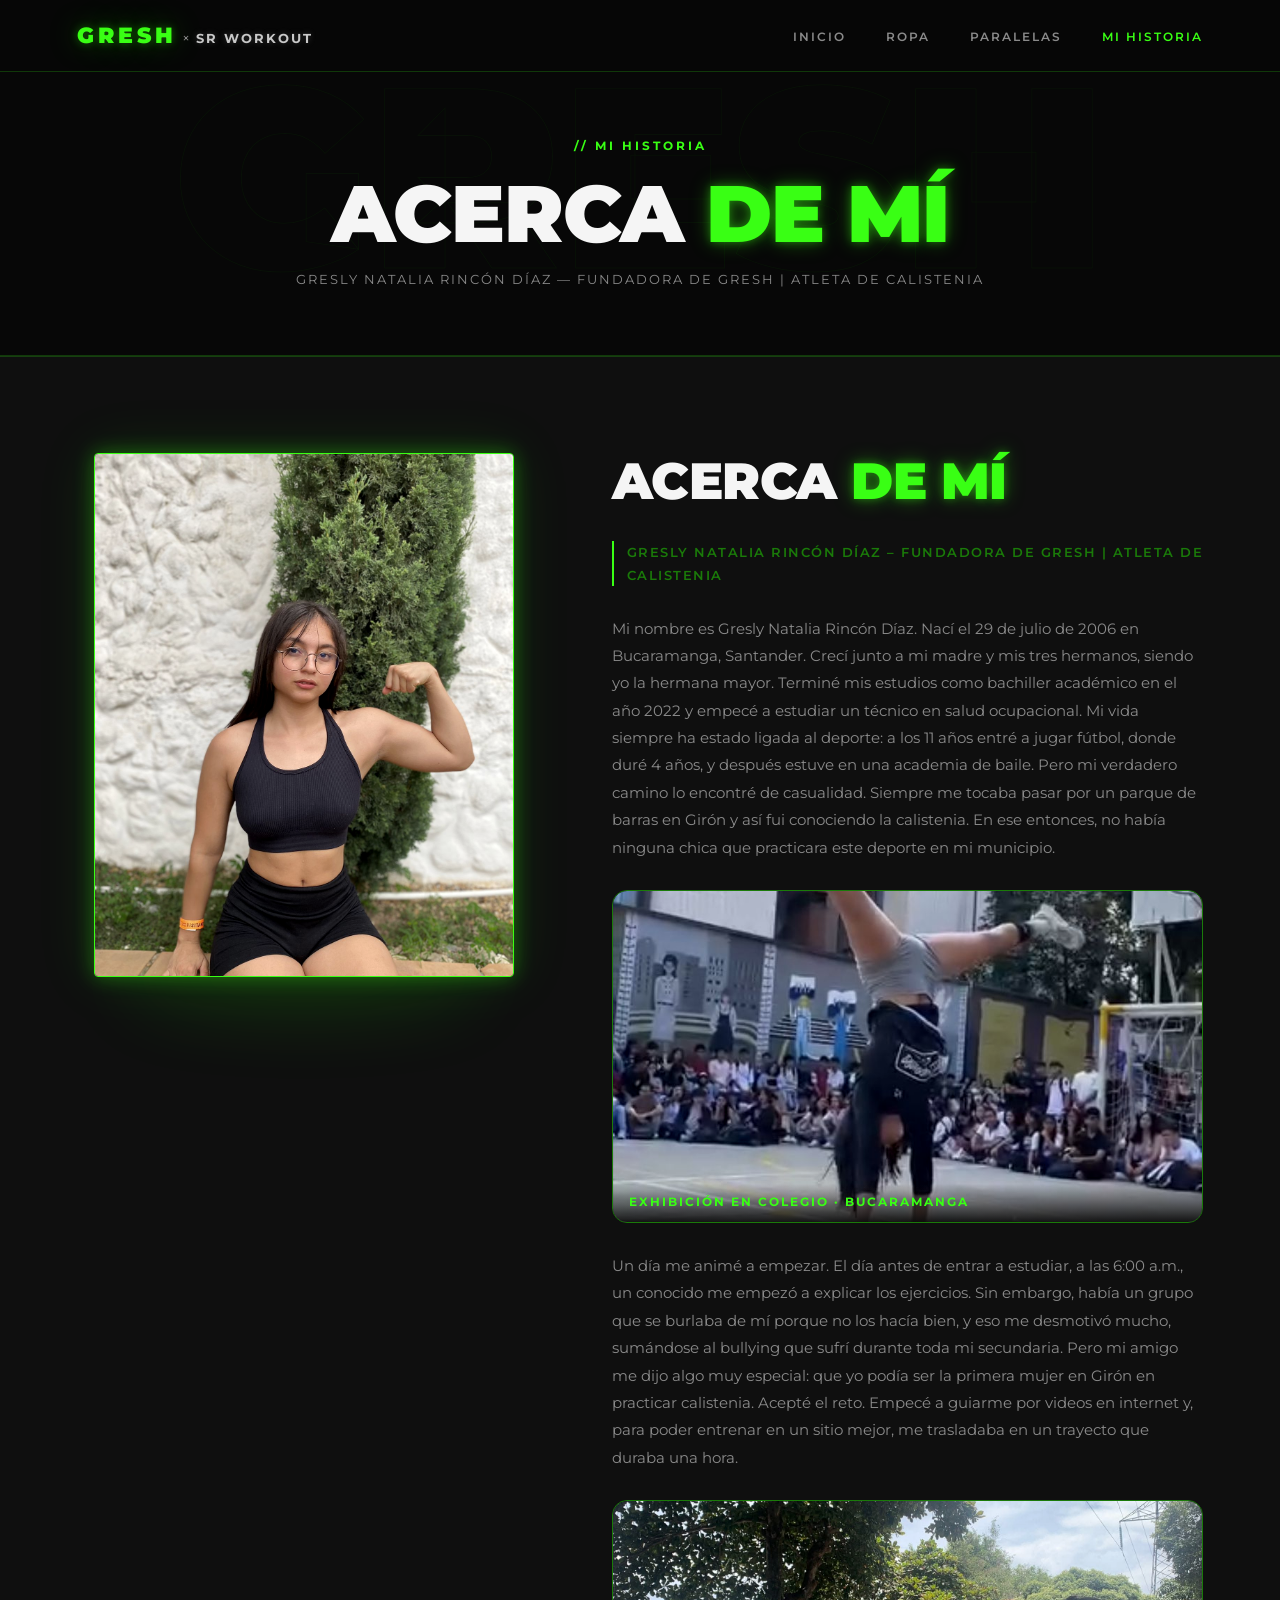
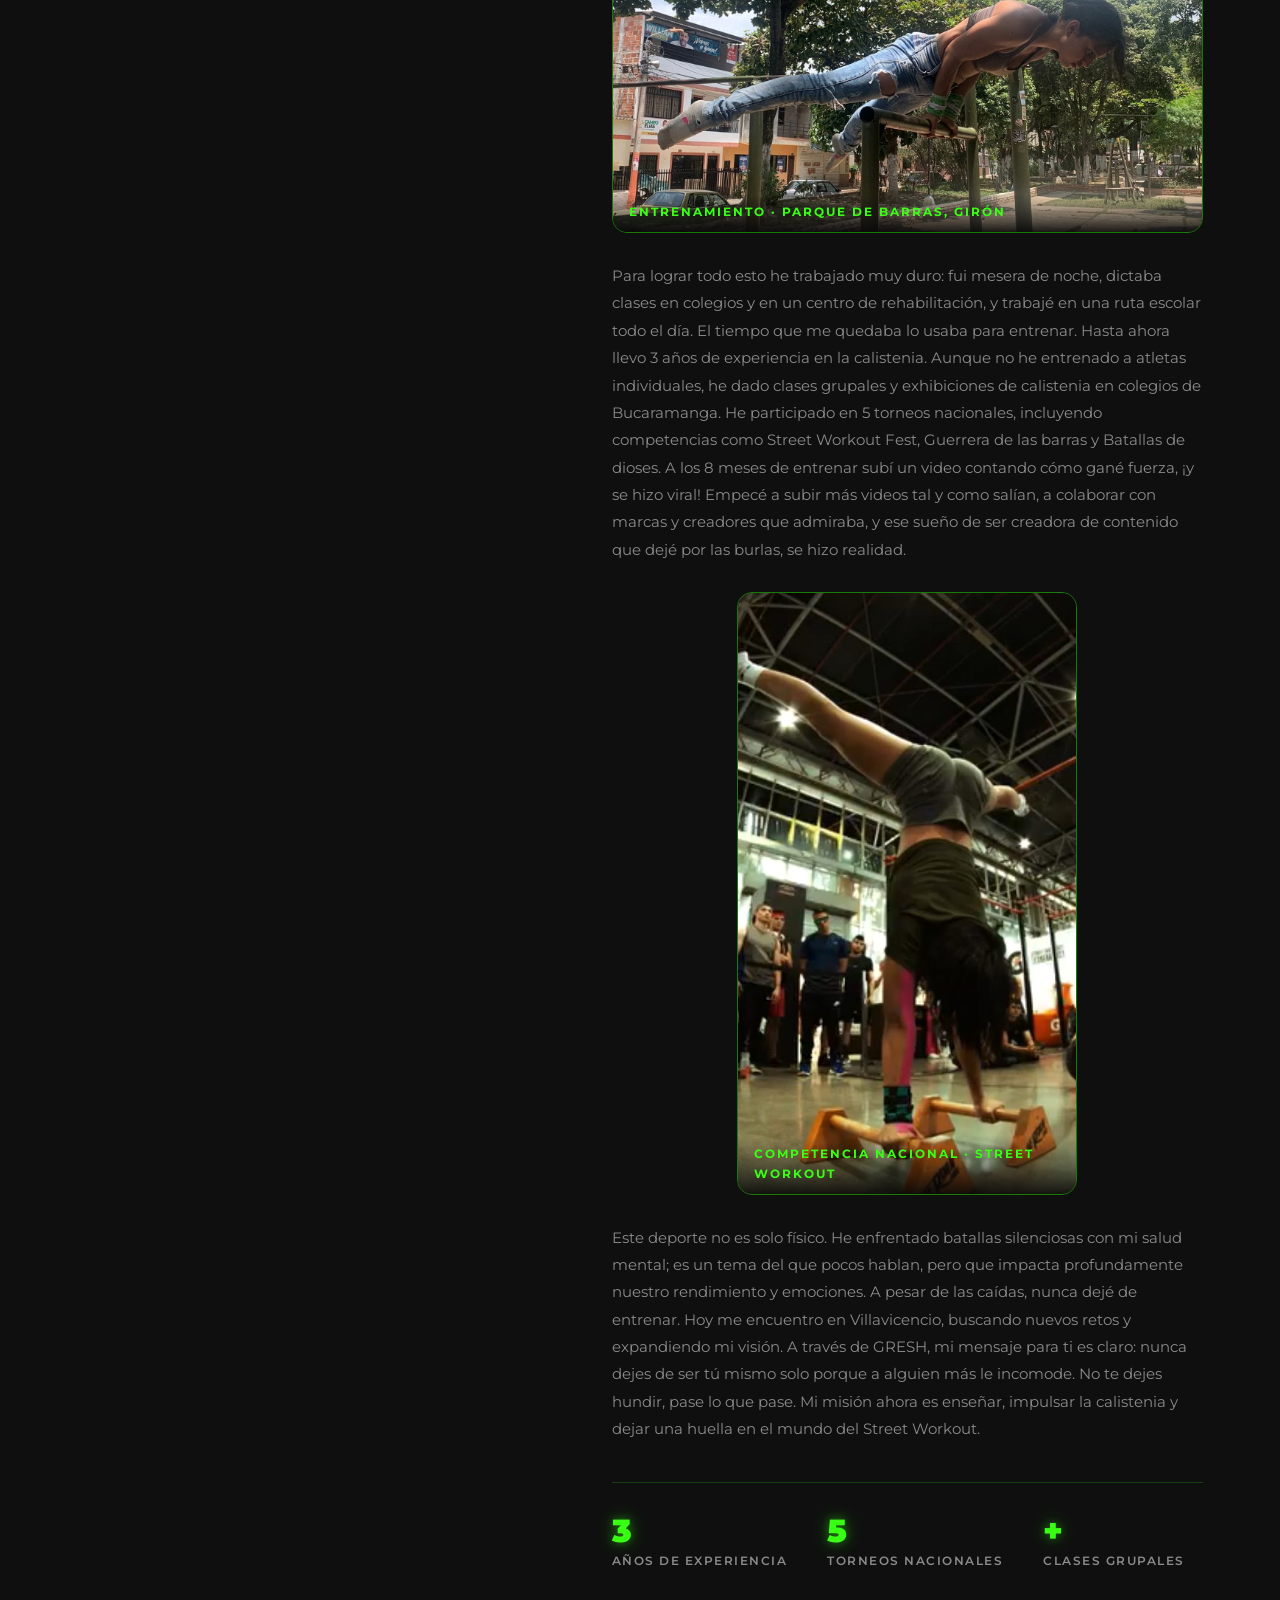
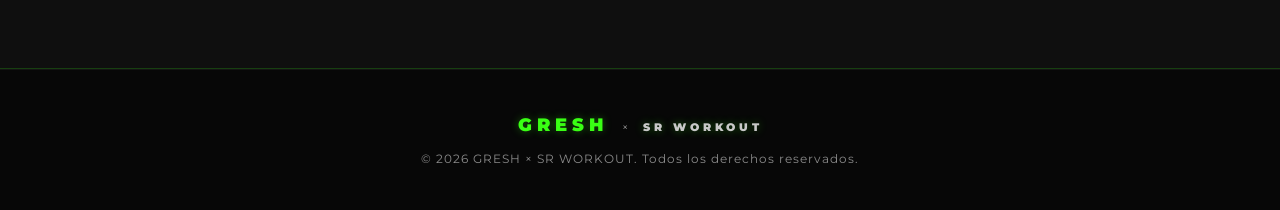
==== historia.html @ d7ccdda7 "feat: Transformación a E-commerce multipágina con GRESH y SR WORKOUT Co-Authored-By: Claude Sonnet 4" ====
<!DOCTYPE html>
<html lang="es">
<head>
  <meta charset="UTF-8" />
  <meta name="viewport" content="width=device-width, initial-scale=1.0" />
  <title>Mi Historia | Gresly Natalia Rinc&oacute;n D&iacute;az &ndash; GRESH</title>
  <link rel="preconnect" href="https://fonts.googleapis.com" />
  <link rel="preconnect" href="https://fonts.gstatic.com" crossorigin />
  <link href="https://fonts.googleapis.com/css2?family=Montserrat:wght@300;400;600;700;900&display=swap" rel="stylesheet" />
  <link rel="stylesheet" href="style.css" />
  <script>
    window.va = window.va || function () { (window.vaq = window.vaq || []).push(arguments); };
  </script>
  <script defer src="/_vercel/insights/script.js"></script>
</head>
<body>

  <!-- NAVBAR -->
  <nav class="navbar">
    <a href="index.html" class="logo">
      GRESH<span class="logo-sep">&times;</span><span class="logo-sub">SR WORKOUT</span>
    </a>
    <button class="nav-toggle" aria-label="Abrir menú">&#9776;</button>
    <ul class="nav-links">
      <li><a href="index.html">Inicio</a></li>
      <li><a href="ropa.html">Ropa</a></li>
      <li><a href="paralelas.html">Paralelas</a></li>
      <li><a href="historia.html" class="active">Mi Historia</a></li>
    </ul>
  </nav>

  <!-- PAGE HEADER -->
  <header class="page-header">
    <div class="page-header-bg" aria-hidden="true">GRESH</div>
    <span class="section-label">// Mi historia</span>
    <h1 class="page-header-title">Acerca <span class="accent">de m&iacute;</span></h1>
    <p class="page-header-sub">Gresly Natalia Rinc&oacute;n D&iacute;az &mdash; Fundadora de GRESH | Atleta de Calistenia</p>
  </header>

  <!-- ACERCA DE MÍ -->
  <section class="about" id="about">
    <div class="about-container">

      <div class="about-image-wrapper anim anim-d1">
        <div class="about-image-frame">
          <img
            src="foto-perfil.jpg"
            alt="Gresly Natalia Rincón Díaz – Fundadora de GRESH"
            class="about-image"
          />
        </div>
        <div class="about-image-glow" aria-hidden="true"></div>
      </div>

      <div class="about-text">
        <h2 class="about-title anim anim-d2">Acerca <span class="accent">de m&iacute;</span></h2>
        <p class="about-subtitle anim anim-d3">Gresly Natalia Rinc&oacute;n D&iacute;az &ndash; Fundadora de GRESH | Atleta de Calistenia</p>

        <!-- PÁRRAFO 1 -->
        <p class="about-bio anim anim-d3">
          Mi nombre es Gresly Natalia Rinc&oacute;n D&iacute;az. Nac&iacute; el 29 de julio de 2006 en Bucaramanga, Santander. Crec&iacute; junto a mi madre y mis tres hermanos, siendo yo la hermana mayor. Termin&eacute; mis estudios como bachiller acad&eacute;mico en el a&ntilde;o 2022 y empec&eacute; a estudiar un t&eacute;cnico en salud ocupacional. Mi vida siempre ha estado ligada al deporte: a los 11 a&ntilde;os entr&eacute; a jugar f&uacute;tbol, donde dur&eacute; 4 a&ntilde;os, y despu&eacute;s estuve en una academia de baile. Pero mi verdadero camino lo encontr&eacute; de casualidad. Siempre me tocaba pasar por un parque de barras en Gir&oacute;n y as&iacute; fui conociendo la calistenia. En ese entonces, no hab&iacute;a ninguna chica que practicara este deporte en mi municipio.
        </p>

        <!-- FOTO 1 — Exhibición en colegio -->
        <div class="bio-img-block anim anim-d4">
          <img src="entrenamiento1.jpg" alt="Gresly – Exhibición de calistenia en colegio de Bucaramanga" class="bio-img bio-img--landscape" />
          <span class="img-caption">Exhibici&oacute;n en colegio &middot; Bucaramanga</span>
        </div>

        <!-- PÁRRAFO 2 -->
        <p class="about-bio anim anim-d5">
          Un d&iacute;a me anim&eacute; a empezar. El d&iacute;a antes de entrar a estudiar, a las 6:00 a.m., un conocido me empez&oacute; a explicar los ejercicios. Sin embargo, hab&iacute;a un grupo que se burlaba de m&iacute; porque no los hac&iacute;a bien, y eso me desmotiv&oacute; mucho, sum&aacute;ndose al bullying que sufr&iacute; durante toda mi secundaria. Pero mi amigo me dijo algo muy especial: que yo pod&iacute;a ser la primera mujer en Gir&oacute;n en practicar calistenia. Acept&eacute; el reto. Empec&eacute; a guiarme por videos en internet y, para poder entrenar en un sitio mejor, me trasladaba en un trayecto que duraba una hora.
        </p>

        <!-- FOTO 2 — Entrenamiento en parque -->
        <div class="bio-img-block anim anim-d6">
          <img src="entrenamiento2.jpg" alt="Gresly – Entrenamiento en parque de barras, Girón" class="bio-img bio-img--landscape" />
          <span class="img-caption">Entrenamiento &middot; Parque de barras, Gir&oacute;n</span>
        </div>

        <!-- PÁRRAFO 3 -->
        <p class="about-bio anim anim-d7">
          Para lograr todo esto he trabajado muy duro: fui mesera de noche, dictaba clases en colegios y en un centro de rehabilitaci&oacute;n, y trabaj&eacute; en una ruta escolar todo el d&iacute;a. El tiempo que me quedaba lo usaba para entrenar. Hasta ahora llevo 3 a&ntilde;os de experiencia en la calistenia. Aunque no he entrenado a atletas individuales, he dado clases grupales y exhibiciones de calistenia en colegios de Bucaramanga. He participado en 5 torneos nacionales, incluyendo competencias como Street Workout Fest, Guerrera de las barras y Batallas de dioses. A los 8 meses de entrenar sub&iacute; un video contando c&oacute;mo gan&eacute; fuerza, &iexcl;y se hizo viral! Empec&eacute; a subir m&aacute;s videos tal y como sal&iacute;an, a colaborar con marcas y creadores que admiraba, y ese sue&ntilde;o de ser creadora de contenido que dej&eacute; por las burlas, se hizo realidad.
        </p>

        <!-- FOTO 3 — Competencia nacional -->
        <div class="bio-img-block bio-img-block--portrait anim anim-d8">
          <img src="competencia.jpg" alt="Gresly – Competencia nacional de Street Workout" class="bio-img bio-img--portrait" />
          <span class="img-caption">Competencia nacional &middot; Street Workout</span>
        </div>

        <!-- PÁRRAFO 4 -->
        <p class="about-bio anim anim-d9">
          Este deporte no es solo f&iacute;sico. He enfrentado batallas silenciosas con mi salud mental; es un tema del que pocos hablan, pero que impacta profundamente nuestro rendimiento y emociones. A pesar de las ca&iacute;das, nunca dej&eacute; de entrenar. Hoy me encuentro en Villavicencio, buscando nuevos retos y expandiendo mi visi&oacute;n. A trav&eacute;s de GRESH, mi mensaje para ti es claro: nunca dejes de ser t&uacute; mismo solo porque a alguien m&aacute;s le incomode. No te dejes hundir, pase lo que pase. Mi misi&oacute;n ahora es ense&ntilde;ar, impulsar la calistenia y dejar una huella en el mundo del Street Workout.
        </p>

        <div class="about-stats">
          <div class="stat">
            <span class="stat-number accent">3</span>
            <span class="stat-label">A&ntilde;os de experiencia</span>
          </div>
          <div class="stat">
            <span class="stat-number accent">5</span>
            <span class="stat-label">Torneos nacionales</span>
          </div>
          <div class="stat">
            <span class="stat-number accent">+</span>
            <span class="stat-label">Clases grupales</span>
          </div>
        </div>
      </div>

    </div>
  </section>

  <!-- FOOTER -->
  <footer class="footer">
    <p class="footer-logo">
      GRESH <span class="logo-sep">&times;</span>
      <span style="font-size:0.65em;letter-spacing:4px;color:var(--silver)">SR WORKOUT</span>
    </p>
    <p class="footer-copy">&copy; 2026 GRESH &times; SR WORKOUT. Todos los derechos reservados.</p>
  </footer>

  <script>
    const toggle = document.querySelector('.nav-toggle');
    const links  = document.querySelector('.nav-links');
    toggle.addEventListener('click', () => links.classList.toggle('open'));
  </script>
</body>
</html>
---- style.css ----
/* =========================================
   GRESH × SR WORKOUT — Dark/Neon E-commerce
   ========================================= */

/* --- RESET & BASE --- */
*, *::before, *::after {
  box-sizing: border-box;
  margin: 0;
  padding: 0;
}

:root {
  --bg:            #070707;
  --bg-surface:    #0f0f0f;
  --bg-card:       #141414;
  --neon:          #39FF14;
  --neon-dim:      #1a7a09;
  --neon-glow:     rgba(57, 255, 20, 0.35);
  --silver:        #C8C8C8;
  --silver-glow:   rgba(200, 200, 200, 0.25);
  --text:          #f5f5f5;
  --text-muted:    #8a8a8a;
  --border:        rgba(57, 255, 20, 0.2);
  --border-silver: rgba(200, 200, 200, 0.2);
  --font:          'Montserrat', sans-serif;
  --nav-height:    72px;
}

html { scroll-behavior: smooth; }

body {
  background-color: var(--bg);
  color: var(--text);
  font-family: var(--font);
  font-size: 16px;
  line-height: 1.7;
  overflow-x: hidden;
}

/* =========================================
   ANIMACIONES
   ========================================= */
@keyframes fadeInUp {
  from { opacity: 0; transform: translateY(30px); }
  to   { opacity: 1; transform: translateY(0); }
}

.anim { opacity: 0; animation: fadeInUp 0.7s ease forwards; }
.anim-d1 { animation-delay: 0.1s; }
.anim-d2 { animation-delay: 0.3s; }
.anim-d3 { animation-delay: 0.5s; }
.anim-d4 { animation-delay: 0.7s; }
.anim-d5 { animation-delay: 0.9s; }
.anim-d6 { animation-delay: 1.1s; }
.anim-d7 { animation-delay: 1.3s; }
.anim-d8 { animation-delay: 1.5s; }
.anim-d9 { animation-delay: 1.7s; }

/* --- UTILITIES --- */
.accent {
  color: var(--neon);
  text-shadow: 0 0 8px var(--neon-glow), 0 0 20px var(--neon-glow);
}

.accent-silver {
  color: var(--silver);
  text-shadow: 0 0 8px var(--silver-glow), 0 0 20px var(--silver-glow);
}

/* =========================================
   NAVBAR
   ========================================= */
.navbar {
  position: fixed;
  top: 0; left: 0;
  width: 100%;
  height: var(--nav-height);
  z-index: 100;
  display: flex;
  align-items: center;
  justify-content: space-between;
  padding: 0 6%;
  background: rgba(7, 7, 7, 0.88);
  backdrop-filter: blur(14px);
  -webkit-backdrop-filter: blur(14px);
  border-bottom: 1px solid var(--border);
}

.logo {
  display: flex;
  align-items: baseline;
  font-size: 1.35rem;
  font-weight: 900;
  letter-spacing: 4px;
  color: var(--neon);
  text-decoration: none;
  text-shadow: 0 0 10px var(--neon-glow), 0 0 30px var(--neon-glow);
  transition: text-shadow 0.3s ease;
  white-space: nowrap;
}

.logo:hover {
  text-shadow: 0 0 16px var(--neon), 0 0 50px var(--neon-glow);
}

.logo-sep {
  font-size: 0.65em;
  font-weight: 400;
  color: var(--text-muted);
  letter-spacing: 1px;
  margin: 0 0.35em;
  text-shadow: none;
}

.logo-sub {
  font-size: 0.58em;
  font-weight: 700;
  letter-spacing: 2px;
  color: var(--silver);
  text-shadow: 0 0 6px var(--silver-glow);
}

.nav-links {
  list-style: none;
  display: flex;
  align-items: center;
  gap: 2.5rem;
}

.nav-links a {
  color: var(--text-muted);
  text-decoration: none;
  font-size: 0.78rem;
  font-weight: 600;
  letter-spacing: 2px;
  text-transform: uppercase;
  transition: color 0.3s ease;
}

.nav-links a:hover,
.nav-links a.active {
  color: var(--text);
}

.nav-links a.active {
  color: var(--neon);
}

.btn-nav {
  padding: 0.5rem 1.4rem;
  border: 1px solid var(--neon);
  border-radius: 2px;
  color: var(--neon) !important;
  transition: background 0.3s ease, box-shadow 0.3s ease !important;
}

.btn-nav:hover {
  background: var(--neon);
  color: var(--bg) !important;
  box-shadow: 0 0 20px var(--neon-glow);
}

.nav-toggle {
  display: none;
  background: none;
  border: 1px solid var(--border);
  color: var(--neon);
  font-size: 1.4rem;
  padding: 0.3rem 0.6rem;
  cursor: pointer;
  border-radius: 2px;
}

/* =========================================
   SPLIT SCREEN — index.html
   ========================================= */
.split-screen {
  display: flex;
  height: calc(100vh - var(--nav-height));
  margin-top: var(--nav-height);
}

.split-card {
  flex: 1;
  position: relative;
  display: flex;
  align-items: center;
  padding: 8% 6%;
  overflow: hidden;
  transition: flex 0.5s cubic-bezier(0.4, 0, 0.2, 1);
  cursor: default;
}

.split-card:hover { flex: 1.2; }

.split-card--gresh {
  background: var(--bg);
  border-right: 1px solid var(--border);
}

.split-card--gresh::before {
  content: '';
  position: absolute;
  inset: 0;
  background: radial-gradient(ellipse 80% 60% at 30% 60%, rgba(57, 255, 20, 0.06) 0%, transparent 70%);
  pointer-events: none;
}

.split-card--sr {
  background: #060608;
  border-left: 1px solid var(--border-silver);
}

.split-card--sr::before {
  content: '';
  position: absolute;
  inset: 0;
  background: radial-gradient(ellipse 80% 60% at 70% 40%, rgba(200, 200, 200, 0.04) 0%, transparent 70%);
  pointer-events: none;
}

.split-card-content {
  position: relative;
  z-index: 2;
}

.split-tag {
  display: inline-block;
  font-size: 0.7rem;
  font-weight: 700;
  letter-spacing: 3px;
  text-transform: uppercase;
  color: var(--neon);
  border: 1px solid var(--border);
  padding: 0.3rem 0.9rem;
  margin-bottom: 1.8rem;
  border-radius: 1px;
}

.split-card--sr .split-tag {
  color: var(--silver);
  border-color: var(--border-silver);
}

.split-title {
  font-size: clamp(2.2rem, 4.5vw, 4.5rem);
  font-weight: 900;
  line-height: 1.0;
  letter-spacing: -1px;
  text-transform: uppercase;
  margin-bottom: 1.2rem;
}

.split-sub {
  font-size: 0.88rem;
  color: var(--text-muted);
  letter-spacing: 1.5px;
  margin-bottom: 2.2rem;
}

.split-bg-text {
  position: absolute;
  bottom: -20px;
  right: -15px;
  font-size: clamp(5rem, 18vw, 15rem);
  font-weight: 900;
  color: transparent;
  -webkit-text-stroke: 1px rgba(57, 255, 20, 0.05);
  user-select: none;
  pointer-events: none;
  line-height: 1;
  z-index: 1;
}

.split-bg-text--silver {
  -webkit-text-stroke: 1px rgba(200, 200, 200, 0.05);
}

/* =========================================
   BUTTONS
   ========================================= */
.btn-primary {
  display: inline-block;
  padding: 0.9rem 2.6rem;
  background: var(--neon);
  color: var(--bg);
  font-family: var(--font);
  font-size: 0.85rem;
  font-weight: 800;
  letter-spacing: 3px;
  text-transform: uppercase;
  text-decoration: none;
  border-radius: 2px;
  transition: box-shadow 0.3s ease, transform 0.2s ease;
  box-shadow: 0 0 20px var(--neon-glow);
}

.btn-primary:hover {
  box-shadow: 0 0 35px var(--neon), 0 0 70px var(--neon-glow);
  transform: translateY(-2px);
}

.btn-secondary {
  display: inline-block;
  padding: 0.9rem 2.6rem;
  background: transparent;
  color: var(--silver);
  border: 1px solid var(--silver);
  font-family: var(--font);
  font-size: 0.85rem;
  font-weight: 800;
  letter-spacing: 3px;
  text-transform: uppercase;
  text-decoration: none;
  border-radius: 2px;
  transition: background 0.3s ease, box-shadow 0.3s ease, color 0.3s ease, transform 0.2s ease;
}

.btn-secondary:hover {
  background: var(--silver);
  color: var(--bg);
  box-shadow: 0 0 25px var(--silver-glow);
  transform: translateY(-2px);
}

.btn-whatsapp {
  display: block;
  width: 100%;
  padding: 0.75rem 1rem;
  background: #25D366;
  color: #fff;
  font-family: var(--font);
  font-size: 0.74rem;
  font-weight: 800;
  letter-spacing: 1.5px;
  text-transform: uppercase;
  text-decoration: none;
  border-radius: 2px;
  text-align: center;
  transition: background 0.3s ease, box-shadow 0.3s ease;
}

.btn-whatsapp:hover {
  background: #1da851;
  box-shadow: 0 0 18px rgba(37, 211, 102, 0.4);
}

/* =========================================
   PAGE HEADER — Páginas internas
   ========================================= */
.page-header {
  padding: calc(var(--nav-height) + 4rem) 6% 4rem;
  text-align: center;
  position: relative;
  overflow: hidden;
  border-bottom: 1px solid var(--border);
}

.sr-page .page-header {
  border-bottom-color: var(--border-silver);
}

.page-header-title {
  font-size: clamp(2.5rem, 7vw, 5rem);
  font-weight: 900;
  text-transform: uppercase;
  letter-spacing: -1px;
  line-height: 1.05;
  position: relative;
  z-index: 2;
}

.page-header-sub {
  font-size: 0.8rem;
  color: var(--text-muted);
  letter-spacing: 2px;
  text-transform: uppercase;
  margin-top: 0.8rem;
  position: relative;
  z-index: 2;
}

.page-header-bg {
  position: absolute;
  top: 50%;
  left: 50%;
  transform: translate(-50%, -50%);
  font-size: clamp(5rem, 20vw, 16rem);
  font-weight: 900;
  color: transparent;
  -webkit-text-stroke: 1px rgba(57, 255, 20, 0.04);
  user-select: none;
  pointer-events: none;
  z-index: 1;
  white-space: nowrap;
}

.sr-page .page-header-bg {
  -webkit-text-stroke: 1px rgba(200, 200, 200, 0.04);
}

/* =========================================
   PRODUCT GRID
   ========================================= */
.products-section {
  padding: 4rem 6% 6rem;
}

.products-header {
  max-width: 1200px;
  margin: 0 auto 3rem;
}

.products-header h2 {
  font-size: clamp(1.5rem, 3vw, 2.2rem);
  font-weight: 900;
  text-transform: uppercase;
  letter-spacing: -0.5px;
  margin-bottom: 0.5rem;
}

.products-header p {
  font-size: 0.82rem;
  color: var(--text-muted);
  letter-spacing: 1.5px;
}

.products-grid {
  display: grid;
  grid-template-columns: repeat(3, 1fr);
  gap: 1.8rem;
  max-width: 1200px;
  margin: 0 auto;
}

.product-card {
  background: var(--bg-card);
  border: 1px solid rgba(57, 255, 20, 0.12);
  border-radius: 4px;
  overflow: hidden;
  transition: transform 0.3s ease, box-shadow 0.3s ease, border-color 0.3s ease;
}

.product-card:hover {
  transform: translateY(-5px);
  border-color: var(--neon);
  box-shadow: 0 8px 30px var(--neon-glow);
}

.sr-page .product-card {
  border-color: rgba(200, 200, 200, 0.1);
}

.sr-page .product-card:hover {
  border-color: var(--silver);
  box-shadow: 0 8px 30px var(--silver-glow);
}

.product-img-wrap {
  width: 100%;
  aspect-ratio: 1 / 1;
  background: linear-gradient(135deg, #1c1c1c, #0f0f0f);
  overflow: hidden;
  display: flex;
  align-items: center;
  justify-content: center;
}

.product-img {
  width: 100%;
  height: 100%;
  object-fit: cover;
  display: block;
  transition: transform 0.4s ease;
}

.product-card:hover .product-img {
  transform: scale(1.05);
}

.product-info {
  padding: 1.2rem 1.4rem 1.5rem;
}

.product-name {
  font-size: 0.85rem;
  font-weight: 700;
  letter-spacing: 1.5px;
  text-transform: uppercase;
  color: var(--text);
  margin-bottom: 0.5rem;
}

.product-price {
  font-size: 1.15rem;
  font-weight: 900;
  color: var(--neon);
  letter-spacing: 0.5px;
  margin-bottom: 1.2rem;
}

.sr-page .product-price {
  color: var(--silver);
}

/* =========================================
   ABOUT — historia.html
   ========================================= */
.about {
  padding: 6rem 6%;
  background: var(--bg-surface);
  border-top: 1px solid var(--border);
  border-bottom: 1px solid var(--border);
}

.about-container {
  max-width: 1200px;
  margin: 0 auto;
  display: grid;
  grid-template-columns: 1fr 1.3fr;
  gap: 5rem;
  align-items: start;
}

.about-image-wrapper {
  position: relative;
  display: flex;
  justify-content: center;
  position: sticky;
  top: calc(var(--nav-height) + 2rem);
}

.about-image-frame {
  position: relative;
  z-index: 2;
  border: 1px solid var(--neon);
  border-radius: 4px;
  box-shadow:
    0 0 20px var(--neon-glow),
    0 0 60px rgba(57, 255, 20, 0.12),
    inset 0 0 30px rgba(57, 255, 20, 0.03);
  overflow: hidden;
  max-width: 420px;
  width: 100%;
}

.about-image {
  display: block;
  width: 100%;
  aspect-ratio: 4 / 5;
  object-fit: cover;
  filter: grayscale(20%) contrast(1.05);
  transition: filter 0.4s ease;
}

.about-image:hover { filter: grayscale(0%) contrast(1.1); }

.about-image-glow {
  position: absolute;
  bottom: -30px;
  left: 50%;
  transform: translateX(-50%);
  width: 80%;
  height: 60px;
  background: var(--neon);
  filter: blur(40px);
  opacity: 0.15;
  border-radius: 50%;
  z-index: 1;
}

.section-label {
  font-size: 0.75rem;
  font-weight: 700;
  letter-spacing: 3px;
  color: var(--neon);
  text-transform: uppercase;
  display: block;
  margin-bottom: 1rem;
  position: relative;
  z-index: 2;
}

.about-title {
  font-size: clamp(2rem, 4vw, 3.2rem);
  font-weight: 900;
  text-transform: uppercase;
  line-height: 1.1;
  letter-spacing: -0.5px;
  margin-bottom: 2rem;
}

.about-subtitle {
  font-size: 0.82rem;
  font-weight: 600;
  letter-spacing: 1.5px;
  text-transform: uppercase;
  color: var(--neon-dim);
  margin-bottom: 1.8rem;
  border-left: 2px solid var(--neon);
  padding-left: 0.8rem;
}

.about-bio {
  color: var(--text-muted);
  font-size: 0.95rem;
  font-weight: 400;
  margin-bottom: 1.2rem;
  line-height: 1.8;
}

.about-stats {
  display: flex;
  gap: 2.5rem;
  margin-top: 2.5rem;
  padding-top: 2rem;
  border-top: 1px solid var(--border);
}

.stat { display: flex; flex-direction: column; }

.stat-number {
  font-size: 2rem;
  font-weight: 900;
  line-height: 1;
}

.stat-label {
  font-size: 0.72rem;
  font-weight: 600;
  letter-spacing: 1.5px;
  text-transform: uppercase;
  color: var(--text-muted);
  margin-top: 0.3rem;
}

/* =========================================
   BIO IMAGES — historia.html
   ========================================= */
.bio-img-block {
  position: relative;
  margin: 1.8rem 0;
  border-radius: 15px;
  overflow: hidden;
  border: 1px solid var(--neon-dim);
  transition: all 0.3s ease;
}

.bio-img-block:hover {
  border-color: var(--neon);
  box-shadow:
    0 0 18px var(--neon-glow),
    0 0 45px rgba(57, 255, 20, 0.2);
}

.bio-img--landscape {
  display: block;
  width: 100%;
  aspect-ratio: 16 / 9;
  object-fit: cover;
  border-radius: 14px;
  filter: grayscale(10%) contrast(1.05);
  transition: transform 0.4s ease, filter 0.4s ease;
}

.bio-img-block--portrait {
  max-width: 340px;
  margin-left: auto;
  margin-right: auto;
}

.bio-img--portrait {
  display: block;
  width: 100%;
  aspect-ratio: 9 / 16;
  object-fit: cover;
  object-position: center top;
  border-radius: 14px;
  filter: grayscale(10%) contrast(1.05);
  transition: transform 0.4s ease, filter 0.4s ease;
}

.bio-img--landscape:hover,
.bio-img--portrait:hover {
  transform: scale(1.03);
  filter: grayscale(0%) contrast(1.12) brightness(1.05);
}

.img-caption {
  position: absolute;
  bottom: 0; left: 0; right: 0;
  padding: 0.6rem 1rem;
  background: linear-gradient(transparent, rgba(7, 7, 7, 0.92));
  font-size: 0.72rem;
  font-weight: 700;
  letter-spacing: 2px;
  text-transform: uppercase;
  color: var(--neon);
}

/* =========================================
   FOOTER
   ========================================= */
.footer {
  padding: 2.5rem 6%;
  text-align: center;
  background: var(--bg);
  border-top: 1px solid rgba(255, 255, 255, 0.05);
}

.footer-logo {
  font-size: 1.1rem;
  font-weight: 900;
  letter-spacing: 5px;
  color: var(--neon);
  text-shadow: 0 0 8px var(--neon-glow);
  margin-bottom: 0.6rem;
}

.footer-copy {
  font-size: 0.75rem;
  color: var(--text-muted);
  letter-spacing: 1px;
}

/* =========================================
   RESPONSIVE — TABLET (≤ 900px)
   ========================================= */
@media (max-width: 900px) {
  .about-container {
    grid-template-columns: 1fr;
    gap: 3rem;
  }

  .about-image-wrapper {
    position: static;
  }

  .about-image-frame {
    max-width: 340px;
    margin: 0 auto;
  }

  .products-grid {
    grid-template-columns: repeat(2, 1fr);
  }

  .split-title {
    font-size: clamp(1.8rem, 5vw, 3rem);
  }
}

/* =========================================
   RESPONSIVE — MOBILE (≤ 600px)
   ========================================= */
@media (max-width: 600px) {
  :root { --nav-height: 64px; }

  .navbar {
    height: auto;
    min-height: var(--nav-height);
    flex-wrap: wrap;
    padding: 0.9rem 5%;
    gap: 0.6rem;
  }

  .nav-toggle { display: block; }

  .nav-links {
    display: none;
    width: 100%;
    flex-direction: column;
    align-items: flex-start;
    gap: 1.2rem;
    padding: 1rem 0;
    border-top: 1px solid var(--border);
  }

  .nav-links.open { display: flex; }

  .logo { font-size: 1.05rem; letter-spacing: 2px; }
  .logo-sub { display: none; }
  .logo-sep { display: none; }

  /* Split screen apilado en móvil */
  .split-screen {
    flex-direction: column;
    height: auto;
    margin-top: 0;
    padding-top: 64px;
  }

  .split-card {
    height: 52vh;
    min-height: 280px;
    padding: 6% 5%;
  }

  .split-card:hover { flex: 1; }

  .split-bg-text { display: none; }

  .products-grid { grid-template-columns: 1fr; }

  .page-header {
    padding: calc(64px + 3rem) 5% 3rem;
  }

  .about { padding: 4rem 5%; }

  .about-stats {
    flex-wrap: wrap;
    gap: 1.5rem;
  }

  .bio-img-block--portrait { max-width: 100%; }
}
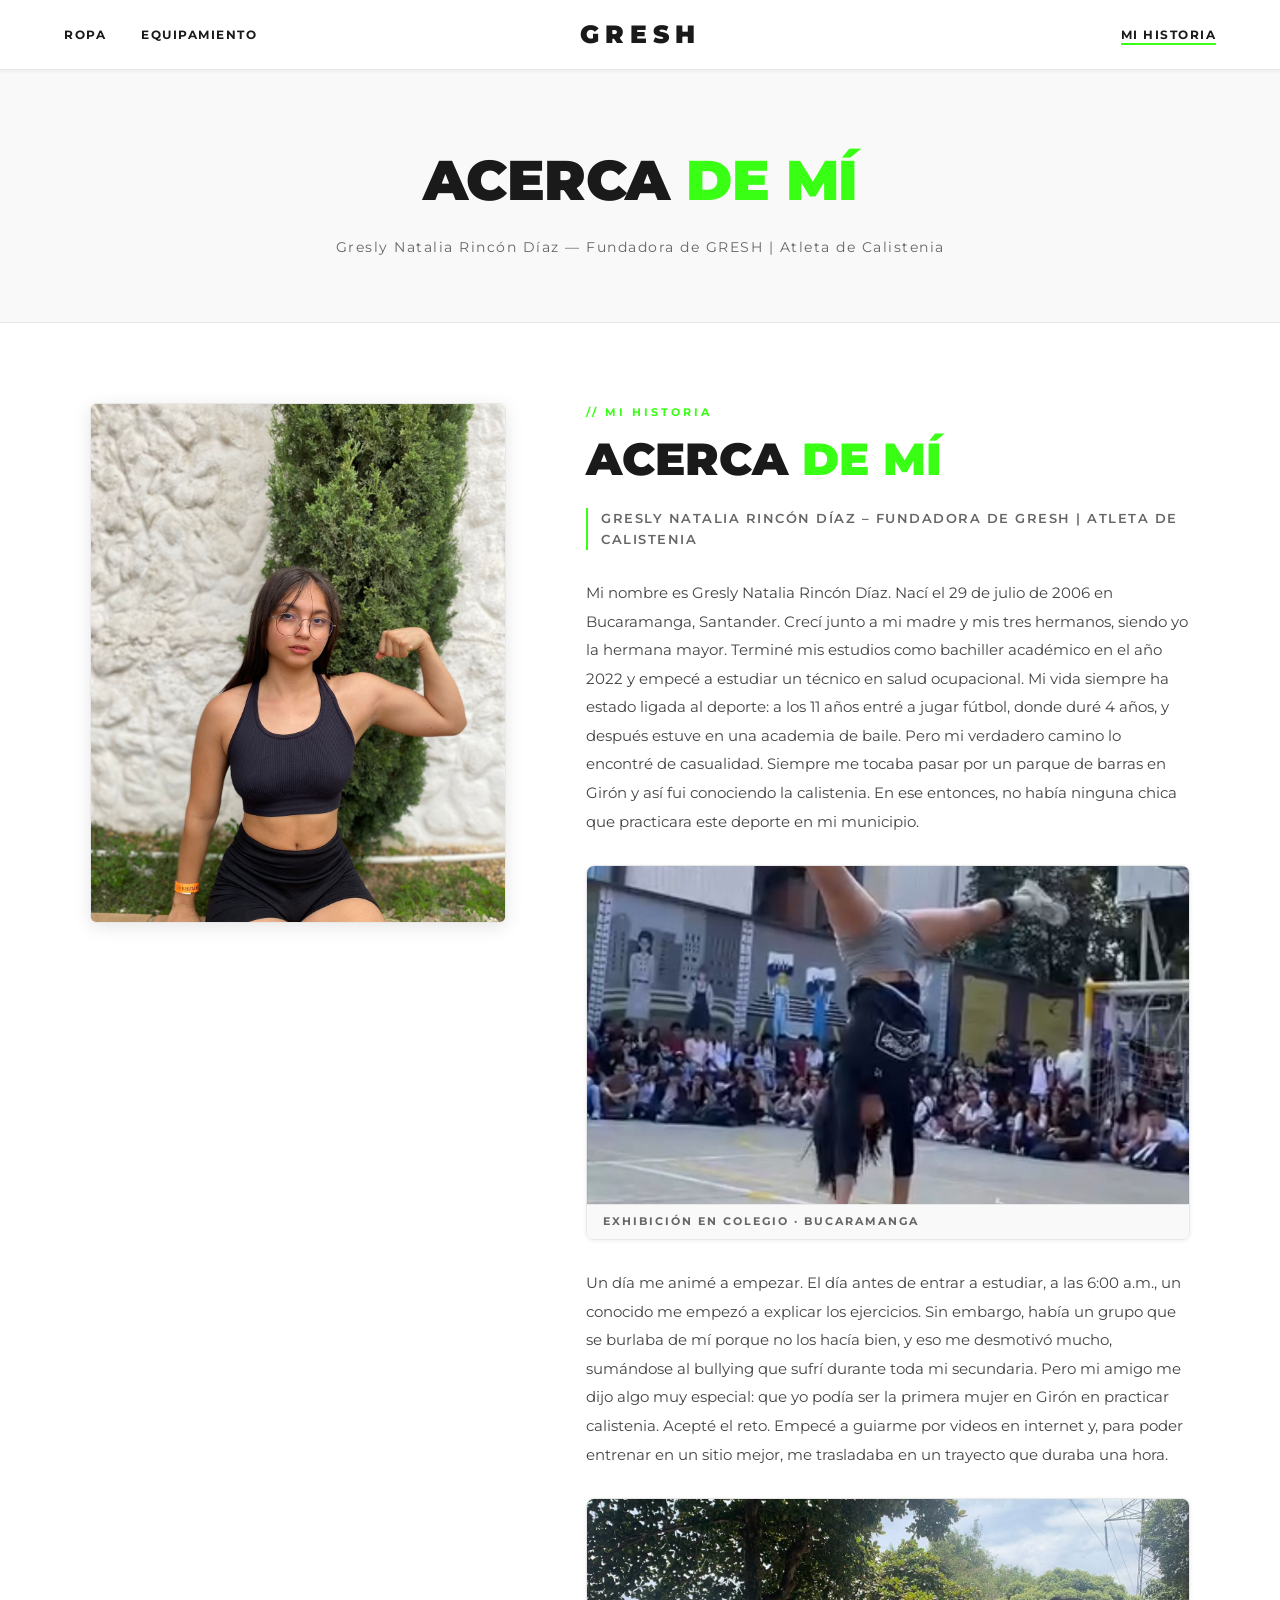
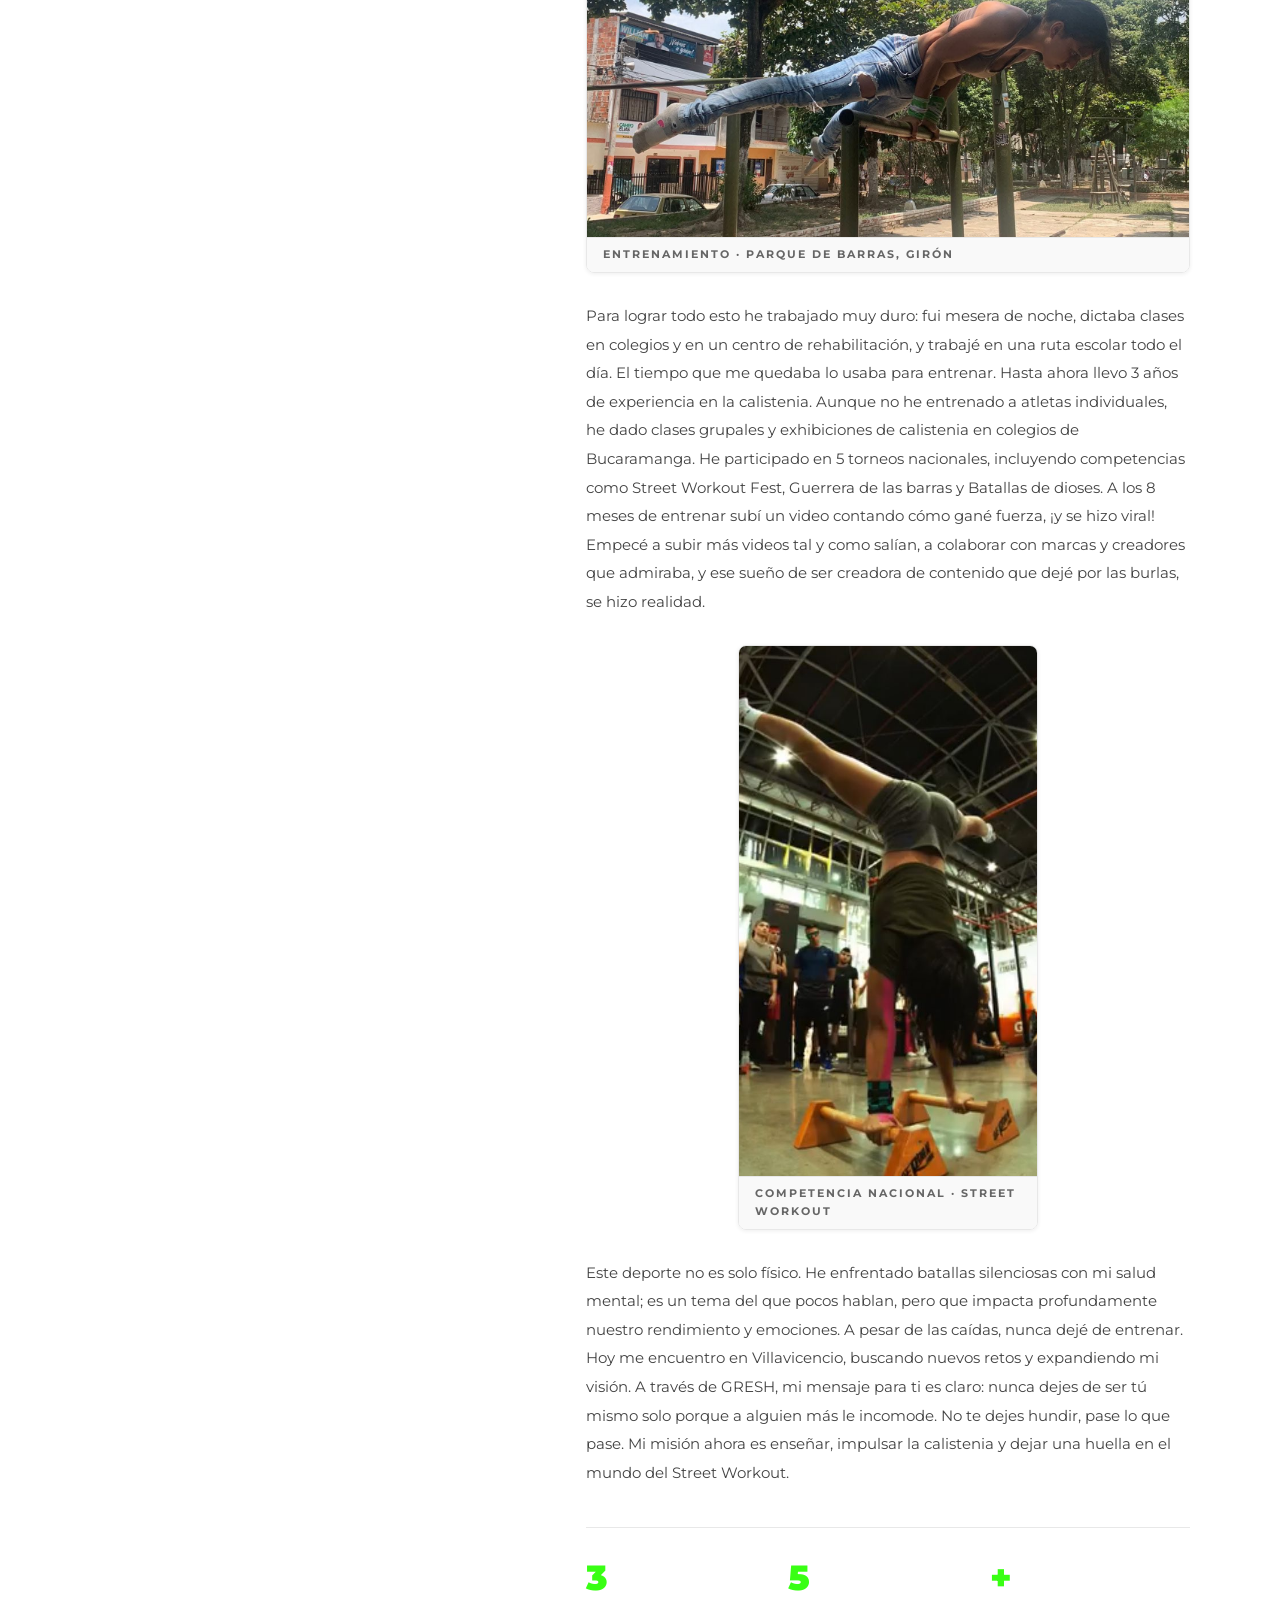
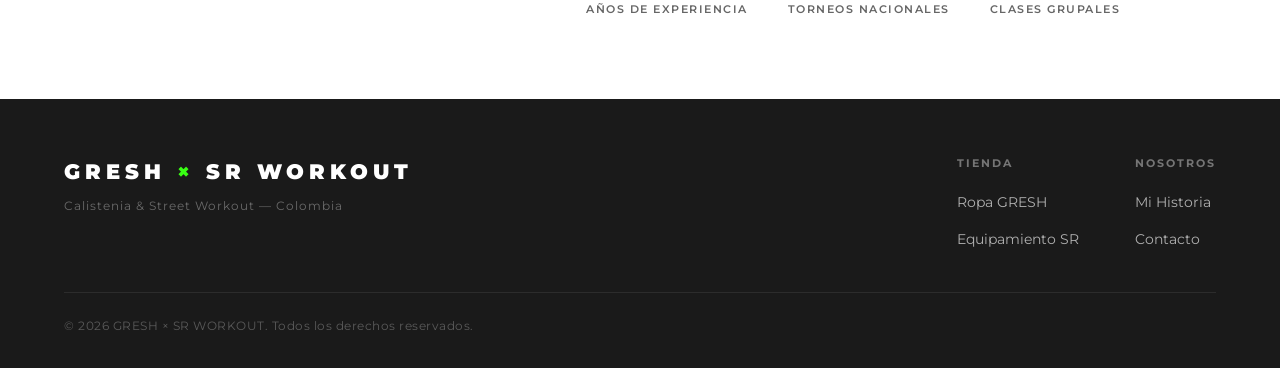
==== commit 6de902cd: "feat: Rediseño E-commerce estilo Gornation (Clean White) Co-Authored-By: Claude Sonnet 4.6 <noreply@" ====
--- a/historia.html
+++ b/historia.html
@@ -15,27 +15,35 @@
 </head>
 <body>
 
-  <!-- NAVBAR -->
-  <nav class="navbar">
-    <a href="index.html" class="logo">
-      GRESH<span class="logo-sep">&times;</span><span class="logo-sub">SR WORKOUT</span>
-    </a>
-    <button class="nav-toggle" aria-label="Abrir menú">&#9776;</button>
-    <ul class="nav-links">
-      <li><a href="index.html">Inicio</a></li>
-      <li><a href="ropa.html">Ropa</a></li>
-      <li><a href="paralelas.html">Paralelas</a></li>
-      <li><a href="historia.html" class="active">Mi Historia</a></li>
-    </ul>
-  </nav>
+  <!-- HEADER -->
+  <header class="site-header">
+    <nav class="navbar">
+      <ul class="nav-left">
+        <li><a href="ropa.html">Ropa</a></li>
+        <li><a href="paralelas.html">Equipamiento</a></li>
+      </ul>
+      <a href="index.html" class="nav-logo">GRESH</a>
+      <ul class="nav-right">
+        <li><a href="historia.html" class="active">Mi Historia</a></li>
+      </ul>
+      <button class="nav-toggle" aria-label="Abrir men&uacute;">
+        <span></span><span></span><span></span>
+      </button>
+    </nav>
+  </header>
+
+  <!-- MENÚ MÓVIL -->
+  <div class="nav-drawer" id="navDrawer">
+    <a href="ropa.html">Ropa</a>
+    <a href="paralelas.html">Equipamiento</a>
+    <a href="historia.html" class="active">Mi Historia</a>
+  </div>
 
   <!-- PAGE HEADER -->
-  <header class="page-header">
-    <div class="page-header-bg" aria-hidden="true">GRESH</div>
-    <span class="section-label">// Mi historia</span>
-    <h1 class="page-header-title">Acerca <span class="accent">de m&iacute;</span></h1>
-    <p class="page-header-sub">Gresly Natalia Rinc&oacute;n D&iacute;az &mdash; Fundadora de GRESH | Atleta de Calistenia</p>
-  </header>
+  <div class="page-header">
+    <h1>Acerca <span class="accent">de m&iacute;</span></h1>
+    <p>Gresly Natalia Rinc&oacute;n D&iacute;az &mdash; Fundadora de GRESH | Atleta de Calistenia</p>
+  </div>
 
   <!-- ACERCA DE MÍ -->
   <section class="about" id="about">
@@ -49,10 +57,10 @@
             class="about-image"
           />
         </div>
-        <div class="about-image-glow" aria-hidden="true"></div>
       </div>
 
       <div class="about-text">
+        <span class="section-label anim anim-d1">// Mi historia</span>
         <h2 class="about-title anim anim-d2">Acerca <span class="accent">de m&iacute;</span></h2>
         <p class="about-subtitle anim anim-d3">Gresly Natalia Rinc&oacute;n D&iacute;az &ndash; Fundadora de GRESH | Atleta de Calistenia</p>
 
@@ -64,7 +72,7 @@
         <!-- FOTO 1 — Exhibición en colegio -->
         <div class="bio-img-block anim anim-d4">
           <img src="entrenamiento1.jpg" alt="Gresly – Exhibición de calistenia en colegio de Bucaramanga" class="bio-img bio-img--landscape" />
-          <span class="img-caption">Exhibici&oacute;n en colegio &middot; Bucaramanga</span>
+          <p class="img-caption">Exhibici&oacute;n en colegio &middot; Bucaramanga</p>
         </div>
 
         <!-- PÁRRAFO 2 -->
@@ -75,7 +83,7 @@
         <!-- FOTO 2 — Entrenamiento en parque -->
         <div class="bio-img-block anim anim-d6">
           <img src="entrenamiento2.jpg" alt="Gresly – Entrenamiento en parque de barras, Girón" class="bio-img bio-img--landscape" />
-          <span class="img-caption">Entrenamiento &middot; Parque de barras, Gir&oacute;n</span>
+          <p class="img-caption">Entrenamiento &middot; Parque de barras, Gir&oacute;n</p>
         </div>
 
         <!-- PÁRRAFO 3 -->
@@ -86,7 +94,7 @@
         <!-- FOTO 3 — Competencia nacional -->
         <div class="bio-img-block bio-img-block--portrait anim anim-d8">
           <img src="competencia.jpg" alt="Gresly – Competencia nacional de Street Workout" class="bio-img bio-img--portrait" />
-          <span class="img-caption">Competencia nacional &middot; Street Workout</span>
+          <p class="img-caption">Competencia nacional &middot; Street Workout</p>
         </div>
 
         <!-- PÁRRAFO 4 -->
@@ -96,15 +104,15 @@
 
         <div class="about-stats">
           <div class="stat">
-            <span class="stat-number accent">3</span>
+            <span class="stat-number">3</span>
             <span class="stat-label">A&ntilde;os de experiencia</span>
           </div>
           <div class="stat">
-            <span class="stat-number accent">5</span>
+            <span class="stat-number">5</span>
             <span class="stat-label">Torneos nacionales</span>
           </div>
           <div class="stat">
-            <span class="stat-number accent">+</span>
+            <span class="stat-number">+</span>
             <span class="stat-label">Clases grupales</span>
           </div>
         </div>
@@ -115,17 +123,44 @@
 
   <!-- FOOTER -->
   <footer class="footer">
-    <p class="footer-logo">
-      GRESH <span class="logo-sep">&times;</span>
-      <span style="font-size:0.65em;letter-spacing:4px;color:var(--silver)">SR WORKOUT</span>
-    </p>
+    <div class="footer-top">
+      <div class="footer-brand">
+        <p class="footer-logo">GRESH <span class="accent">&times;</span> SR WORKOUT</p>
+        <p class="footer-tagline">Calistenia &amp; Street Workout &mdash; Colombia</p>
+      </div>
+      <div class="footer-links">
+        <div class="footer-col">
+          <h4>Tienda</h4>
+          <ul>
+            <li><a href="ropa.html">Ropa GRESH</a></li>
+            <li><a href="paralelas.html">Equipamiento SR</a></li>
+          </ul>
+        </div>
+        <div class="footer-col">
+          <h4>Nosotros</h4>
+          <ul>
+            <li><a href="historia.html">Mi Historia</a></li>
+            <li><a href="https://wa.me/573107747362" target="_blank" rel="noopener noreferrer">Contacto</a></li>
+          </ul>
+        </div>
+      </div>
+    </div>
     <p class="footer-copy">&copy; 2026 GRESH &times; SR WORKOUT. Todos los derechos reservados.</p>
   </footer>
 
   <script>
     const toggle = document.querySelector('.nav-toggle');
-    const links  = document.querySelector('.nav-links');
-    toggle.addEventListener('click', () => links.classList.toggle('open'));
+    const drawer = document.getElementById('navDrawer');
+    toggle.addEventListener('click', () => {
+      toggle.classList.toggle('open');
+      drawer.classList.toggle('open');
+    });
+    drawer.querySelectorAll('a').forEach(a => {
+      a.addEventListener('click', () => {
+        toggle.classList.remove('open');
+        drawer.classList.remove('open');
+      });
+    });
   </script>
 </body>
 </html>
--- a/style.css
+++ b/style.css
@@ -1,469 +1,394 @@
 /* =========================================
-   GRESH × SR WORKOUT — Dark/Neon E-commerce
-   ========================================= */
-
-/* --- RESET & BASE --- */
-*, *::before, *::after {
-  box-sizing: border-box;
-  margin: 0;
-  padding: 0;
-}
+   GRESH × SR WORKOUT — Clean E-commerce
+   ========================================= */
+
+*, *::before, *::after { box-sizing: border-box; margin: 0; padding: 0; }
 
 :root {
-  --bg:            #070707;
-  --bg-surface:    #0f0f0f;
-  --bg-card:       #141414;
-  --neon:          #39FF14;
-  --neon-dim:      #1a7a09;
-  --neon-glow:     rgba(57, 255, 20, 0.35);
-  --silver:        #C8C8C8;
-  --silver-glow:   rgba(200, 200, 200, 0.25);
-  --text:          #f5f5f5;
-  --text-muted:    #8a8a8a;
-  --border:        rgba(57, 255, 20, 0.2);
-  --border-silver: rgba(200, 200, 200, 0.2);
-  --font:          'Montserrat', sans-serif;
-  --nav-height:    72px;
+  --white:      #FFFFFF;
+  --bg:         #F9F9F9;
+  --bg-card:    #FFFFFF;
+  --neon:       #39FF14;
+  --neon-hover: #50ff30;
+  --text:       #1A1A1A;
+  --text-muted: #666666;
+  --text-light: #999999;
+  --border:     #E8E8E8;
+  --shadow-sm:  0 1px 4px rgba(0,0,0,0.07);
+  --shadow-md:  0 4px 18px rgba(0,0,0,0.10);
+  --shadow-lg:  0 8px 36px rgba(0,0,0,0.14);
+  --font:       'Montserrat', sans-serif;
+  --nav-height: 70px;
 }
 
 html { scroll-behavior: smooth; }
 
 body {
-  background-color: var(--bg);
+  background: var(--white);
   color: var(--text);
   font-family: var(--font);
   font-size: 16px;
-  line-height: 1.7;
+  line-height: 1.65;
   overflow-x: hidden;
 }
 
+/* --- UTILITIES --- */
+.accent { color: var(--neon); }
+
 /* =========================================
    ANIMACIONES
    ========================================= */
 @keyframes fadeInUp {
-  from { opacity: 0; transform: translateY(30px); }
+  from { opacity: 0; transform: translateY(22px); }
   to   { opacity: 1; transform: translateY(0); }
 }
 
-.anim { opacity: 0; animation: fadeInUp 0.7s ease forwards; }
+.anim { opacity: 0; animation: fadeInUp 0.6s ease forwards; }
 .anim-d1 { animation-delay: 0.1s; }
-.anim-d2 { animation-delay: 0.3s; }
-.anim-d3 { animation-delay: 0.5s; }
-.anim-d4 { animation-delay: 0.7s; }
-.anim-d5 { animation-delay: 0.9s; }
-.anim-d6 { animation-delay: 1.1s; }
-.anim-d7 { animation-delay: 1.3s; }
-.anim-d8 { animation-delay: 1.5s; }
-.anim-d9 { animation-delay: 1.7s; }
-
-/* --- UTILITIES --- */
-.accent {
-  color: var(--neon);
-  text-shadow: 0 0 8px var(--neon-glow), 0 0 20px var(--neon-glow);
-}
-
-.accent-silver {
-  color: var(--silver);
-  text-shadow: 0 0 8px var(--silver-glow), 0 0 20px var(--silver-glow);
-}
-
-/* =========================================
-   NAVBAR
-   ========================================= */
-.navbar {
+.anim-d2 { animation-delay: 0.25s; }
+.anim-d3 { animation-delay: 0.4s; }
+.anim-d4 { animation-delay: 0.55s; }
+.anim-d5 { animation-delay: 0.7s; }
+.anim-d6 { animation-delay: 0.85s; }
+.anim-d7 { animation-delay: 1.0s; }
+.anim-d8 { animation-delay: 1.15s; }
+.anim-d9 { animation-delay: 1.3s; }
+
+/* =========================================
+   NAVBAR — 3 columnas: links | logo | links
+   ========================================= */
+.site-header {
   position: fixed;
   top: 0; left: 0;
   width: 100%;
   height: var(--nav-height);
   z-index: 100;
-  display: flex;
+  background: var(--white);
+  border-bottom: 1px solid var(--border);
+  box-shadow: var(--shadow-sm);
+}
+
+.navbar {
+  height: 100%;
+  max-width: 1400px;
+  margin: 0 auto;
+  padding: 0 5%;
+  display: grid;
+  grid-template-columns: 1fr auto 1fr;
   align-items: center;
-  justify-content: space-between;
-  padding: 0 6%;
-  background: rgba(7, 7, 7, 0.88);
-  backdrop-filter: blur(14px);
-  -webkit-backdrop-filter: blur(14px);
-  border-bottom: 1px solid var(--border);
-}
-
-.logo {
-  display: flex;
-  align-items: baseline;
-  font-size: 1.35rem;
-  font-weight: 900;
-  letter-spacing: 4px;
-  color: var(--neon);
-  text-decoration: none;
-  text-shadow: 0 0 10px var(--neon-glow), 0 0 30px var(--neon-glow);
-  transition: text-shadow 0.3s ease;
-  white-space: nowrap;
-}
-
-.logo:hover {
-  text-shadow: 0 0 16px var(--neon), 0 0 50px var(--neon-glow);
-}
-
-.logo-sep {
-  font-size: 0.65em;
-  font-weight: 400;
-  color: var(--text-muted);
-  letter-spacing: 1px;
-  margin: 0 0.35em;
-  text-shadow: none;
-}
-
-.logo-sub {
-  font-size: 0.58em;
-  font-weight: 700;
-  letter-spacing: 2px;
-  color: var(--silver);
-  text-shadow: 0 0 6px var(--silver-glow);
-}
-
-.nav-links {
+}
+
+.nav-left,
+.nav-right {
   list-style: none;
   display: flex;
   align-items: center;
-  gap: 2.5rem;
-}
-
-.nav-links a {
-  color: var(--text-muted);
+  gap: 2.2rem;
+}
+
+.nav-right { justify-content: flex-end; }
+
+.nav-left a,
+.nav-right a {
+  color: var(--text);
   text-decoration: none;
   font-size: 0.78rem;
-  font-weight: 600;
-  letter-spacing: 2px;
-  text-transform: uppercase;
-  transition: color 0.3s ease;
-}
-
-.nav-links a:hover,
-.nav-links a.active {
-  color: var(--text);
-}
-
-.nav-links a.active {
-  color: var(--neon);
-}
-
-.btn-nav {
-  padding: 0.5rem 1.4rem;
-  border: 1px solid var(--neon);
-  border-radius: 2px;
-  color: var(--neon) !important;
-  transition: background 0.3s ease, box-shadow 0.3s ease !important;
-}
-
-.btn-nav:hover {
+  font-weight: 700;
+  letter-spacing: 1.5px;
+  text-transform: uppercase;
+  position: relative;
+  padding-bottom: 3px;
+  transition: color 0.2s;
+}
+
+.nav-left a::after,
+.nav-right a::after {
+  content: '';
+  position: absolute;
+  bottom: 0; left: 0;
+  width: 0; height: 2px;
   background: var(--neon);
-  color: var(--bg) !important;
-  box-shadow: 0 0 20px var(--neon-glow);
-}
-
+  transition: width 0.25s ease;
+}
+
+.nav-left a:hover::after,
+.nav-right a:hover::after,
+.nav-left a.active::after,
+.nav-right a.active::after { width: 100%; }
+
+.nav-logo {
+  text-decoration: none;
+  font-size: 1.55rem;
+  font-weight: 900;
+  letter-spacing: 6px;
+  color: var(--text);
+  text-transform: uppercase;
+  text-align: center;
+  transition: color 0.2s;
+}
+
+.nav-logo:hover { color: var(--neon); }
+
+/* Hamburger (oculto en desktop) */
 .nav-toggle {
   display: none;
   background: none;
-  border: 1px solid var(--border);
-  color: var(--neon);
-  font-size: 1.4rem;
-  padding: 0.3rem 0.6rem;
+  border: none;
   cursor: pointer;
+  padding: 4px;
+  flex-direction: column;
+  gap: 5px;
+}
+
+.nav-toggle span {
+  display: block;
+  width: 24px; height: 2px;
+  background: var(--text);
   border-radius: 2px;
-}
-
-/* =========================================
-   SPLIT SCREEN — index.html
-   ========================================= */
-.split-screen {
-  display: flex;
-  height: calc(100vh - var(--nav-height));
+  transition: all 0.3s ease;
+}
+
+.nav-toggle.open span:nth-child(1) { transform: translateY(7px) rotate(45deg); }
+.nav-toggle.open span:nth-child(2) { opacity: 0; }
+.nav-toggle.open span:nth-child(3) { transform: translateY(-7px) rotate(-45deg); }
+
+/* Menú desplegable móvil */
+.nav-drawer {
+  display: none;
+  position: fixed;
+  top: var(--nav-height);
+  left: 0; right: 0;
+  background: var(--white);
+  border-bottom: 1px solid var(--border);
+  box-shadow: var(--shadow-md);
+  z-index: 99;
+  padding: 0.5rem 5%;
+  flex-direction: column;
+}
+
+.nav-drawer.open { display: flex; }
+
+.nav-drawer a {
+  color: var(--text);
+  text-decoration: none;
+  font-size: 0.85rem;
+  font-weight: 700;
+  letter-spacing: 1.5px;
+  text-transform: uppercase;
+  padding: 1rem 0;
+  border-bottom: 1px solid var(--border);
+  transition: color 0.2s;
+}
+
+.nav-drawer a:last-child { border-bottom: none; }
+.nav-drawer a:hover,
+.nav-drawer a.active { color: var(--neon); }
+
+/* =========================================
+   HERO — index.html
+   ========================================= */
+.hero {
+  position: relative;
   margin-top: var(--nav-height);
-}
-
-.split-card {
-  flex: 1;
-  position: relative;
+  height: 90vh;
+  min-height: 540px;
   display: flex;
   align-items: center;
-  padding: 8% 6%;
+  justify-content: center;
+  text-align: center;
   overflow: hidden;
-  transition: flex 0.5s cubic-bezier(0.4, 0, 0.2, 1);
-  cursor: default;
-}
-
-.split-card:hover { flex: 1.2; }
-
-.split-card--gresh {
-  background: var(--bg);
-  border-right: 1px solid var(--border);
-}
-
-.split-card--gresh::before {
-  content: '';
+  background: #111;
+}
+
+.hero-bg {
   position: absolute;
   inset: 0;
-  background: radial-gradient(ellipse 80% 60% at 30% 60%, rgba(57, 255, 20, 0.06) 0%, transparent 70%);
-  pointer-events: none;
-}
-
-.split-card--sr {
-  background: #060608;
-  border-left: 1px solid var(--border-silver);
-}
-
-.split-card--sr::before {
-  content: '';
-  position: absolute;
-  inset: 0;
-  background: radial-gradient(ellipse 80% 60% at 70% 40%, rgba(200, 200, 200, 0.04) 0%, transparent 70%);
-  pointer-events: none;
-}
-
-.split-card-content {
+  background-image: url('entrenamiento2.jpg');
+  background-size: cover;
+  background-position: center 30%;
+  filter: brightness(0.42);
+  transition: transform 10s ease;
+}
+
+.hero:hover .hero-bg { transform: scale(1.04); }
+
+.hero-content {
   position: relative;
   z-index: 2;
-}
-
-.split-tag {
+  max-width: 800px;
+  padding: 0 5%;
+}
+
+.hero-tag {
   display: inline-block;
   font-size: 0.7rem;
   font-weight: 700;
-  letter-spacing: 3px;
+  letter-spacing: 5px;
   text-transform: uppercase;
   color: var(--neon);
-  border: 1px solid var(--border);
-  padding: 0.3rem 0.9rem;
-  margin-bottom: 1.8rem;
-  border-radius: 1px;
-}
-
-.split-card--sr .split-tag {
-  color: var(--silver);
-  border-color: var(--border-silver);
-}
-
-.split-title {
-  font-size: clamp(2.2rem, 4.5vw, 4.5rem);
+  margin-bottom: 1.5rem;
+}
+
+.hero-title {
+  font-size: clamp(3rem, 8vw, 6rem);
   font-weight: 900;
   line-height: 1.0;
-  letter-spacing: -1px;
-  text-transform: uppercase;
+  letter-spacing: -2px;
+  text-transform: uppercase;
+  color: #fff;
   margin-bottom: 1.2rem;
 }
 
-.split-sub {
-  font-size: 0.88rem;
-  color: var(--text-muted);
+.hero-title em {
+  font-style: normal;
+  color: var(--neon);
+}
+
+.hero-sub {
+  font-size: 0.95rem;
+  color: rgba(255,255,255,0.65);
   letter-spacing: 1.5px;
-  margin-bottom: 2.2rem;
-}
-
-.split-bg-text {
-  position: absolute;
-  bottom: -20px;
-  right: -15px;
-  font-size: clamp(5rem, 18vw, 15rem);
-  font-weight: 900;
-  color: transparent;
-  -webkit-text-stroke: 1px rgba(57, 255, 20, 0.05);
-  user-select: none;
-  pointer-events: none;
-  line-height: 1;
-  z-index: 1;
-}
-
-.split-bg-text--silver {
-  -webkit-text-stroke: 1px rgba(200, 200, 200, 0.05);
-}
-
-/* =========================================
-   BUTTONS
-   ========================================= */
-.btn-primary {
+  margin-bottom: 2.5rem;
+}
+
+.hero-ctas {
+  display: flex;
+  gap: 1rem;
+  justify-content: center;
+  flex-wrap: wrap;
+}
+
+.btn-hero-primary {
   display: inline-block;
-  padding: 0.9rem 2.6rem;
+  padding: 1rem 2.6rem;
   background: var(--neon);
-  color: var(--bg);
+  color: var(--text);
   font-family: var(--font);
-  font-size: 0.85rem;
+  font-size: 0.8rem;
   font-weight: 800;
-  letter-spacing: 3px;
+  letter-spacing: 2.5px;
   text-transform: uppercase;
   text-decoration: none;
   border-radius: 2px;
-  transition: box-shadow 0.3s ease, transform 0.2s ease;
-  box-shadow: 0 0 20px var(--neon-glow);
-}
-
-.btn-primary:hover {
-  box-shadow: 0 0 35px var(--neon), 0 0 70px var(--neon-glow);
+  transition: background 0.25s, box-shadow 0.25s, transform 0.2s;
+}
+
+.btn-hero-primary:hover {
+  background: var(--neon-hover);
   transform: translateY(-2px);
-}
-
-.btn-secondary {
+  box-shadow: 0 6px 24px rgba(57,255,20,0.45);
+}
+
+.btn-hero-secondary {
   display: inline-block;
-  padding: 0.9rem 2.6rem;
+  padding: 1rem 2.6rem;
   background: transparent;
-  color: var(--silver);
-  border: 1px solid var(--silver);
+  color: #fff;
+  border: 1.5px solid rgba(255,255,255,0.55);
   font-family: var(--font);
-  font-size: 0.85rem;
+  font-size: 0.8rem;
   font-weight: 800;
-  letter-spacing: 3px;
+  letter-spacing: 2.5px;
   text-transform: uppercase;
   text-decoration: none;
   border-radius: 2px;
-  transition: background 0.3s ease, box-shadow 0.3s ease, color 0.3s ease, transform 0.2s ease;
-}
-
-.btn-secondary:hover {
-  background: var(--silver);
-  color: var(--bg);
-  box-shadow: 0 0 25px var(--silver-glow);
+  transition: background 0.25s, border-color 0.25s, transform 0.2s;
+}
+
+.btn-hero-secondary:hover {
+  background: rgba(255,255,255,0.10);
+  border-color: #fff;
   transform: translateY(-2px);
 }
 
-.btn-whatsapp {
-  display: block;
-  width: 100%;
-  padding: 0.75rem 1rem;
-  background: #25D366;
-  color: #fff;
-  font-family: var(--font);
-  font-size: 0.74rem;
-  font-weight: 800;
-  letter-spacing: 1.5px;
-  text-transform: uppercase;
-  text-decoration: none;
-  border-radius: 2px;
-  text-align: center;
-  transition: background 0.3s ease, box-shadow 0.3s ease;
-}
-
-.btn-whatsapp:hover {
-  background: #1da851;
-  box-shadow: 0 0 18px rgba(37, 211, 102, 0.4);
-}
-
-/* =========================================
-   PAGE HEADER — Páginas internas
-   ========================================= */
-.page-header {
-  padding: calc(var(--nav-height) + 4rem) 6% 4rem;
-  text-align: center;
-  position: relative;
-  overflow: hidden;
-  border-bottom: 1px solid var(--border);
-}
-
-.sr-page .page-header {
-  border-bottom-color: var(--border-silver);
-}
-
-.page-header-title {
-  font-size: clamp(2.5rem, 7vw, 5rem);
-  font-weight: 900;
-  text-transform: uppercase;
-  letter-spacing: -1px;
-  line-height: 1.05;
-  position: relative;
-  z-index: 2;
-}
-
-.page-header-sub {
-  font-size: 0.8rem;
-  color: var(--text-muted);
-  letter-spacing: 2px;
-  text-transform: uppercase;
-  margin-top: 0.8rem;
-  position: relative;
-  z-index: 2;
-}
-
-.page-header-bg {
-  position: absolute;
-  top: 50%;
-  left: 50%;
-  transform: translate(-50%, -50%);
-  font-size: clamp(5rem, 20vw, 16rem);
-  font-weight: 900;
-  color: transparent;
-  -webkit-text-stroke: 1px rgba(57, 255, 20, 0.04);
-  user-select: none;
-  pointer-events: none;
-  z-index: 1;
-  white-space: nowrap;
-}
-
-.sr-page .page-header-bg {
-  -webkit-text-stroke: 1px rgba(200, 200, 200, 0.04);
-}
-
-/* =========================================
-   PRODUCT GRID
-   ========================================= */
-.products-section {
-  padding: 4rem 6% 6rem;
-}
-
-.products-header {
-  max-width: 1200px;
-  margin: 0 auto 3rem;
-}
-
-.products-header h2 {
-  font-size: clamp(1.5rem, 3vw, 2.2rem);
-  font-weight: 900;
-  text-transform: uppercase;
-  letter-spacing: -0.5px;
-  margin-bottom: 0.5rem;
-}
-
-.products-header p {
-  font-size: 0.82rem;
-  color: var(--text-muted);
-  letter-spacing: 1.5px;
-}
-
-.products-grid {
-  display: grid;
-  grid-template-columns: repeat(3, 1fr);
-  gap: 1.8rem;
-  max-width: 1200px;
-  margin: 0 auto;
-}
-
-.product-card {
-  background: var(--bg-card);
-  border: 1px solid rgba(57, 255, 20, 0.12);
-  border-radius: 4px;
-  overflow: hidden;
-  transition: transform 0.3s ease, box-shadow 0.3s ease, border-color 0.3s ease;
-}
-
-.product-card:hover {
-  transform: translateY(-5px);
-  border-color: var(--neon);
-  box-shadow: 0 8px 30px var(--neon-glow);
-}
-
-.sr-page .product-card {
-  border-color: rgba(200, 200, 200, 0.1);
-}
-
-.sr-page .product-card:hover {
-  border-color: var(--silver);
-  box-shadow: 0 8px 30px var(--silver-glow);
-}
-
-.product-img-wrap {
-  width: 100%;
-  aspect-ratio: 1 / 1;
-  background: linear-gradient(135deg, #1c1c1c, #0f0f0f);
-  overflow: hidden;
+/* =========================================
+   BRANDS STRIP — index.html
+   ========================================= */
+.brands-strip {
+  background: var(--text);
+  padding: 1.8rem 5%;
   display: flex;
   align-items: center;
   justify-content: center;
+  gap: 2.5rem;
+  flex-wrap: wrap;
+}
+
+.brands-strip a {
+  font-size: 0.85rem;
+  font-weight: 900;
+  letter-spacing: 4px;
+  text-transform: uppercase;
+  text-decoration: none;
+  color: rgba(255,255,255,0.45);
+  transition: color 0.25s;
+}
+
+.brands-strip a:hover { color: var(--neon); }
+
+.brands-strip .sep {
+  color: rgba(255,255,255,0.18);
+  font-size: 1.2rem;
+}
+
+/* =========================================
+   FEATURED PRODUCTS — index.html
+   ========================================= */
+.featured {
+  padding: 5rem 5%;
+  background: var(--white);
+}
+
+.featured-header {
+  text-align: center;
+  margin-bottom: 3rem;
+}
+
+.featured-header h2 {
+  font-size: clamp(1.5rem, 3vw, 2.2rem);
+  font-weight: 900;
+  text-transform: uppercase;
+  letter-spacing: -0.5px;
+  color: var(--text);
+  margin-bottom: 0.4rem;
+}
+
+.featured-header p {
+  font-size: 0.82rem;
+  color: var(--text-muted);
+  letter-spacing: 1px;
+}
+
+.featured-grid {
+  display: grid;
+  grid-template-columns: repeat(4, 1fr);
+  gap: 1.6rem;
+  max-width: 1350px;
+  margin: 0 auto;
+}
+
+/* =========================================
+   PRODUCT CARD
+   ========================================= */
+.product-card {
+  background: var(--bg-card);
+  border: 1px solid var(--border);
+  border-radius: 6px;
+  overflow: hidden;
+  transition: box-shadow 0.3s ease, transform 0.3s ease;
+}
+
+.product-card:hover {
+  transform: translateY(-5px);
+  box-shadow: var(--shadow-lg);
+}
+
+.product-img-wrap {
+  position: relative;
+  width: 100%;
+  aspect-ratio: 1 / 1;
+  background: var(--bg);
+  overflow: hidden;
 }
 
 .product-img {
@@ -471,77 +396,196 @@
   height: 100%;
   object-fit: cover;
   display: block;
-  transition: transform 0.4s ease;
-}
-
-.product-card:hover .product-img {
-  transform: scale(1.05);
+  transition: transform 0.5s ease;
+}
+
+.product-card:hover .product-img { transform: scale(1.06); }
+
+.product-badge {
+  position: absolute;
+  top: 10px; left: 10px;
+  background: var(--neon);
+  color: var(--text);
+  font-size: 0.62rem;
+  font-weight: 800;
+  letter-spacing: 1px;
+  text-transform: uppercase;
+  padding: 0.22rem 0.6rem;
+  border-radius: 2px;
 }
 
 .product-info {
-  padding: 1.2rem 1.4rem 1.5rem;
+  padding: 1rem 1.2rem 1.4rem;
+}
+
+.product-brand {
+  font-size: 0.62rem;
+  font-weight: 700;
+  letter-spacing: 2px;
+  text-transform: uppercase;
+  color: var(--text-light);
+  margin-bottom: 0.3rem;
 }
 
 .product-name {
+  font-size: 0.88rem;
+  font-weight: 700;
+  color: var(--text);
+  margin-bottom: 0.35rem;
+  letter-spacing: 0.2px;
+}
+
+.product-stars {
+  font-size: 0.72rem;
+  color: #F5A623;
+  letter-spacing: 1px;
+  margin-bottom: 0.45rem;
+}
+
+.product-stars span {
+  color: var(--text-light);
+  font-size: 0.68rem;
+  margin-left: 4px;
+}
+
+.product-price {
+  font-size: 1.08rem;
+  font-weight: 900;
+  color: var(--text);
+  margin-bottom: 1rem;
+}
+
+.btn-comprar {
+  display: block;
+  width: 100%;
+  padding: 0.72rem 1rem;
+  background: var(--neon);
+  color: var(--text);
+  font-family: var(--font);
+  font-size: 0.7rem;
+  font-weight: 800;
+  letter-spacing: 1.5px;
+  text-transform: uppercase;
+  text-decoration: none;
+  text-align: center;
+  border-radius: 3px;
+  transition: background 0.25s, box-shadow 0.25s, transform 0.15s;
+}
+
+.btn-comprar:hover {
+  background: var(--neon-hover);
+  box-shadow: 0 4px 16px rgba(57,255,20,0.38);
+  transform: translateY(-1px);
+}
+
+/* =========================================
+   CATALOG HERO — ropa.html / paralelas.html
+   ========================================= */
+.catalog-hero {
+  margin-top: var(--nav-height);
+  background: var(--bg);
+  padding: 3.5rem 5%;
+  border-bottom: 1px solid var(--border);
+  display: flex;
+  align-items: flex-end;
+  justify-content: space-between;
+  flex-wrap: wrap;
+  gap: 1rem;
+}
+
+.catalog-hero h1 {
+  font-size: clamp(1.8rem, 4.5vw, 3.2rem);
+  font-weight: 900;
+  text-transform: uppercase;
+  letter-spacing: -0.5px;
+  line-height: 1.1;
+  color: var(--text);
+}
+
+.catalog-hero p {
+  font-size: 0.82rem;
+  color: var(--text-muted);
+  letter-spacing: 1px;
+  margin-top: 0.5rem;
+}
+
+.catalog-count {
+  font-size: 0.78rem;
+  color: var(--text-muted);
+  letter-spacing: 1px;
+  white-space: nowrap;
+  align-self: flex-end;
+}
+
+/* =========================================
+   PRODUCTS SECTION — ropa.html / paralelas.html
+   ========================================= */
+.products-section {
+  padding: 3rem 5% 6rem;
+  background: var(--white);
+}
+
+.products-grid {
+  display: grid;
+  grid-template-columns: repeat(3, 1fr);
+  gap: 2rem;
+  max-width: 1350px;
+  margin: 0 auto;
+}
+
+/* =========================================
+   PAGE HEADER — historia.html
+   ========================================= */
+.page-header {
+  margin-top: var(--nav-height);
+  background: var(--bg);
+  padding: 4rem 5%;
+  border-bottom: 1px solid var(--border);
+  text-align: center;
+}
+
+.page-header h1 {
+  font-size: clamp(2rem, 5vw, 3.5rem);
+  font-weight: 900;
+  text-transform: uppercase;
+  letter-spacing: -0.5px;
+  color: var(--text);
+}
+
+.page-header p {
   font-size: 0.85rem;
-  font-weight: 700;
+  color: var(--text-muted);
   letter-spacing: 1.5px;
-  text-transform: uppercase;
-  color: var(--text);
-  margin-bottom: 0.5rem;
-}
-
-.product-price {
-  font-size: 1.15rem;
-  font-weight: 900;
-  color: var(--neon);
-  letter-spacing: 0.5px;
-  margin-bottom: 1.2rem;
-}
-
-.sr-page .product-price {
-  color: var(--silver);
+  margin-top: 0.6rem;
 }
 
 /* =========================================
    ABOUT — historia.html
    ========================================= */
 .about {
-  padding: 6rem 6%;
-  background: var(--bg-surface);
-  border-top: 1px solid var(--border);
-  border-bottom: 1px solid var(--border);
+  padding: 5rem 5%;
+  background: var(--white);
 }
 
 .about-container {
-  max-width: 1200px;
+  max-width: 1100px;
   margin: 0 auto;
   display: grid;
-  grid-template-columns: 1fr 1.3fr;
+  grid-template-columns: 1fr 1.45fr;
   gap: 5rem;
   align-items: start;
 }
 
 .about-image-wrapper {
-  position: relative;
-  display: flex;
-  justify-content: center;
   position: sticky;
   top: calc(var(--nav-height) + 2rem);
 }
 
 .about-image-frame {
-  position: relative;
-  z-index: 2;
-  border: 1px solid var(--neon);
-  border-radius: 4px;
-  box-shadow:
-    0 0 20px var(--neon-glow),
-    0 0 60px rgba(57, 255, 20, 0.12),
-    inset 0 0 30px rgba(57, 255, 20, 0.03);
+  border-radius: 6px;
   overflow: hidden;
-  max-width: 420px;
-  width: 100%;
+  border: 1px solid var(--border);
+  box-shadow: var(--shadow-md);
 }
 
 .about-image {
@@ -549,64 +593,44 @@
   width: 100%;
   aspect-ratio: 4 / 5;
   object-fit: cover;
-  filter: grayscale(20%) contrast(1.05);
-  transition: filter 0.4s ease;
-}
-
-.about-image:hover { filter: grayscale(0%) contrast(1.1); }
-
-.about-image-glow {
-  position: absolute;
-  bottom: -30px;
-  left: 50%;
-  transform: translateX(-50%);
-  width: 80%;
-  height: 60px;
-  background: var(--neon);
-  filter: blur(40px);
-  opacity: 0.15;
-  border-radius: 50%;
-  z-index: 1;
+  object-position: center top;
 }
 
 .section-label {
-  font-size: 0.75rem;
+  font-size: 0.7rem;
   font-weight: 700;
   letter-spacing: 3px;
+  text-transform: uppercase;
   color: var(--neon);
-  text-transform: uppercase;
   display: block;
-  margin-bottom: 1rem;
-  position: relative;
-  z-index: 2;
+  margin-bottom: 0.8rem;
 }
 
 .about-title {
-  font-size: clamp(2rem, 4vw, 3.2rem);
+  font-size: clamp(1.8rem, 3.5vw, 2.8rem);
   font-weight: 900;
   text-transform: uppercase;
   line-height: 1.1;
-  letter-spacing: -0.5px;
-  margin-bottom: 2rem;
+  color: var(--text);
+  margin-bottom: 1.5rem;
 }
 
 .about-subtitle {
-  font-size: 0.82rem;
+  font-size: 0.8rem;
   font-weight: 600;
   letter-spacing: 1.5px;
   text-transform: uppercase;
-  color: var(--neon-dim);
+  color: var(--text-muted);
   margin-bottom: 1.8rem;
-  border-left: 2px solid var(--neon);
   padding-left: 0.8rem;
+  border-left: 2.5px solid var(--neon);
 }
 
 .about-bio {
-  color: var(--text-muted);
   font-size: 0.95rem;
-  font-weight: 400;
+  color: #444;
+  line-height: 1.88;
   margin-bottom: 1.2rem;
-  line-height: 1.8;
 }
 
 .about-stats {
@@ -620,13 +644,14 @@
 .stat { display: flex; flex-direction: column; }
 
 .stat-number {
-  font-size: 2rem;
-  font-weight: 900;
+  font-size: 2.2rem;
+  font-weight: 900;
+  color: var(--neon);
   line-height: 1;
 }
 
 .stat-label {
-  font-size: 0.72rem;
+  font-size: 0.7rem;
   font-weight: 600;
   letter-spacing: 1.5px;
   text-transform: uppercase;
@@ -640,31 +665,24 @@
 .bio-img-block {
   position: relative;
   margin: 1.8rem 0;
-  border-radius: 15px;
+  border-radius: 8px;
   overflow: hidden;
-  border: 1px solid var(--neon-dim);
-  transition: all 0.3s ease;
-}
-
-.bio-img-block:hover {
-  border-color: var(--neon);
-  box-shadow:
-    0 0 18px var(--neon-glow),
-    0 0 45px rgba(57, 255, 20, 0.2);
-}
+  border: 1px solid var(--border);
+  box-shadow: var(--shadow-sm);
+  transition: box-shadow 0.3s ease;
+}
+
+.bio-img-block:hover { box-shadow: var(--shadow-md); }
 
 .bio-img--landscape {
   display: block;
   width: 100%;
   aspect-ratio: 16 / 9;
   object-fit: cover;
-  border-radius: 14px;
-  filter: grayscale(10%) contrast(1.05);
-  transition: transform 0.4s ease, filter 0.4s ease;
 }
 
 .bio-img-block--portrait {
-  max-width: 340px;
+  max-width: 300px;
   margin-left: auto;
   margin-right: auto;
 }
@@ -675,143 +693,140 @@
   aspect-ratio: 9 / 16;
   object-fit: cover;
   object-position: center top;
-  border-radius: 14px;
-  filter: grayscale(10%) contrast(1.05);
-  transition: transform 0.4s ease, filter 0.4s ease;
-}
-
-.bio-img--landscape:hover,
-.bio-img--portrait:hover {
-  transform: scale(1.03);
-  filter: grayscale(0%) contrast(1.12) brightness(1.05);
 }
 
 .img-caption {
-  position: absolute;
-  bottom: 0; left: 0; right: 0;
-  padding: 0.6rem 1rem;
-  background: linear-gradient(transparent, rgba(7, 7, 7, 0.92));
-  font-size: 0.72rem;
+  padding: 0.5rem 1rem;
+  background: var(--bg);
+  font-size: 0.68rem;
   font-weight: 700;
   letter-spacing: 2px;
   text-transform: uppercase;
-  color: var(--neon);
+  color: var(--text-muted);
+  border-top: 1px solid var(--border);
 }
 
 /* =========================================
    FOOTER
    ========================================= */
 .footer {
-  padding: 2.5rem 6%;
-  text-align: center;
-  background: var(--bg);
-  border-top: 1px solid rgba(255, 255, 255, 0.05);
+  background: var(--text);
+  padding: 3.5rem 5% 2rem;
+}
+
+.footer-top {
+  display: flex;
+  justify-content: space-between;
+  align-items: flex-start;
+  flex-wrap: wrap;
+  gap: 2.5rem;
+  padding-bottom: 2.5rem;
+  border-bottom: 1px solid rgba(255,255,255,0.08);
+  margin-bottom: 1.5rem;
 }
 
 .footer-logo {
-  font-size: 1.1rem;
+  font-size: 1.3rem;
   font-weight: 900;
   letter-spacing: 5px;
-  color: var(--neon);
-  text-shadow: 0 0 8px var(--neon-glow);
-  margin-bottom: 0.6rem;
-}
+  color: #fff;
+  text-transform: uppercase;
+  margin-bottom: 0.4rem;
+}
+
+.footer-tagline {
+  font-size: 0.75rem;
+  color: rgba(255,255,255,0.35);
+  letter-spacing: 1px;
+}
+
+.footer-links {
+  display: flex;
+  gap: 3.5rem;
+  flex-wrap: wrap;
+}
+
+.footer-col h4 {
+  font-size: 0.68rem;
+  font-weight: 700;
+  letter-spacing: 2px;
+  text-transform: uppercase;
+  color: rgba(255,255,255,0.4);
+  margin-bottom: 1rem;
+}
+
+.footer-col ul {
+  list-style: none;
+  display: flex;
+  flex-direction: column;
+  gap: 0.65rem;
+}
+
+.footer-col a {
+  font-size: 0.85rem;
+  color: rgba(255,255,255,0.65);
+  text-decoration: none;
+  transition: color 0.2s;
+}
+
+.footer-col a:hover { color: var(--neon); }
 
 .footer-copy {
-  font-size: 0.75rem;
-  color: var(--text-muted);
-  letter-spacing: 1px;
-}
-
-/* =========================================
-   RESPONSIVE — TABLET (≤ 900px)
-   ========================================= */
-@media (max-width: 900px) {
+  font-size: 0.72rem;
+  color: rgba(255,255,255,0.28);
+  letter-spacing: 0.5px;
+}
+
+/* =========================================
+   RESPONSIVE — TABLET (≤ 1024px)
+   ========================================= */
+@media (max-width: 1024px) {
+  .featured-grid { grid-template-columns: repeat(2, 1fr); }
+}
+
+/* =========================================
+   RESPONSIVE — TABLET (≤ 768px)
+   ========================================= */
+@media (max-width: 768px) {
   .about-container {
     grid-template-columns: 1fr;
     gap: 3rem;
   }
 
-  .about-image-wrapper {
-    position: static;
+  .about-image-wrapper { position: static; }
+
+  .products-grid { grid-template-columns: repeat(2, 1fr); }
+
+  .catalog-hero { flex-direction: column; align-items: flex-start; }
+
+  .footer-top { flex-direction: column; }
+}
+
+/* =========================================
+   RESPONSIVE — MOBILE (≤ 600px)
+   ========================================= */
+@media (max-width: 600px) {
+  :root { --nav-height: 60px; }
+
+  .navbar {
+    grid-template-columns: 1fr auto;
+    padding: 0 4%;
   }
 
-  .about-image-frame {
-    max-width: 340px;
-    margin: 0 auto;
-  }
-
-  .products-grid {
-    grid-template-columns: repeat(2, 1fr);
-  }
-
-  .split-title {
-    font-size: clamp(1.8rem, 5vw, 3rem);
-  }
-}
-
-/* =========================================
-   RESPONSIVE — MOBILE (≤ 600px)
-   ========================================= */
-@media (max-width: 600px) {
-  :root { --nav-height: 64px; }
-
-  .navbar {
-    height: auto;
-    min-height: var(--nav-height);
-    flex-wrap: wrap;
-    padding: 0.9rem 5%;
-    gap: 0.6rem;
-  }
-
-  .nav-toggle { display: block; }
-
-  .nav-links {
-    display: none;
-    width: 100%;
-    flex-direction: column;
-    align-items: flex-start;
-    gap: 1.2rem;
-    padding: 1rem 0;
-    border-top: 1px solid var(--border);
-  }
-
-  .nav-links.open { display: flex; }
-
-  .logo { font-size: 1.05rem; letter-spacing: 2px; }
-  .logo-sub { display: none; }
-  .logo-sep { display: none; }
-
-  /* Split screen apilado en móvil */
-  .split-screen {
-    flex-direction: column;
-    height: auto;
-    margin-top: 0;
-    padding-top: 64px;
-  }
-
-  .split-card {
-    height: 52vh;
-    min-height: 280px;
-    padding: 6% 5%;
-  }
-
-  .split-card:hover { flex: 1; }
-
-  .split-bg-text { display: none; }
+  .nav-left  { display: none; }
+  .nav-right { display: none; }
+  .nav-toggle { display: flex; }
+
+  .nav-logo { font-size: 1.25rem; letter-spacing: 4px; text-align: left; }
+
+  .hero { height: 85vh; }
+  .hero-title { letter-spacing: -1px; }
+
+  .featured-grid { grid-template-columns: repeat(2, 1fr); gap: 1rem; }
 
   .products-grid { grid-template-columns: 1fr; }
 
-  .page-header {
-    padding: calc(64px + 3rem) 5% 3rem;
-  }
-
-  .about { padding: 4rem 5%; }
-
-  .about-stats {
-    flex-wrap: wrap;
-    gap: 1.5rem;
-  }
-
-  .bio-img-block--portrait { max-width: 100%; }
-}
+  .about-stats { flex-wrap: wrap; gap: 1.5rem; }
+
+  .footer-links { gap: 2rem; }
+}
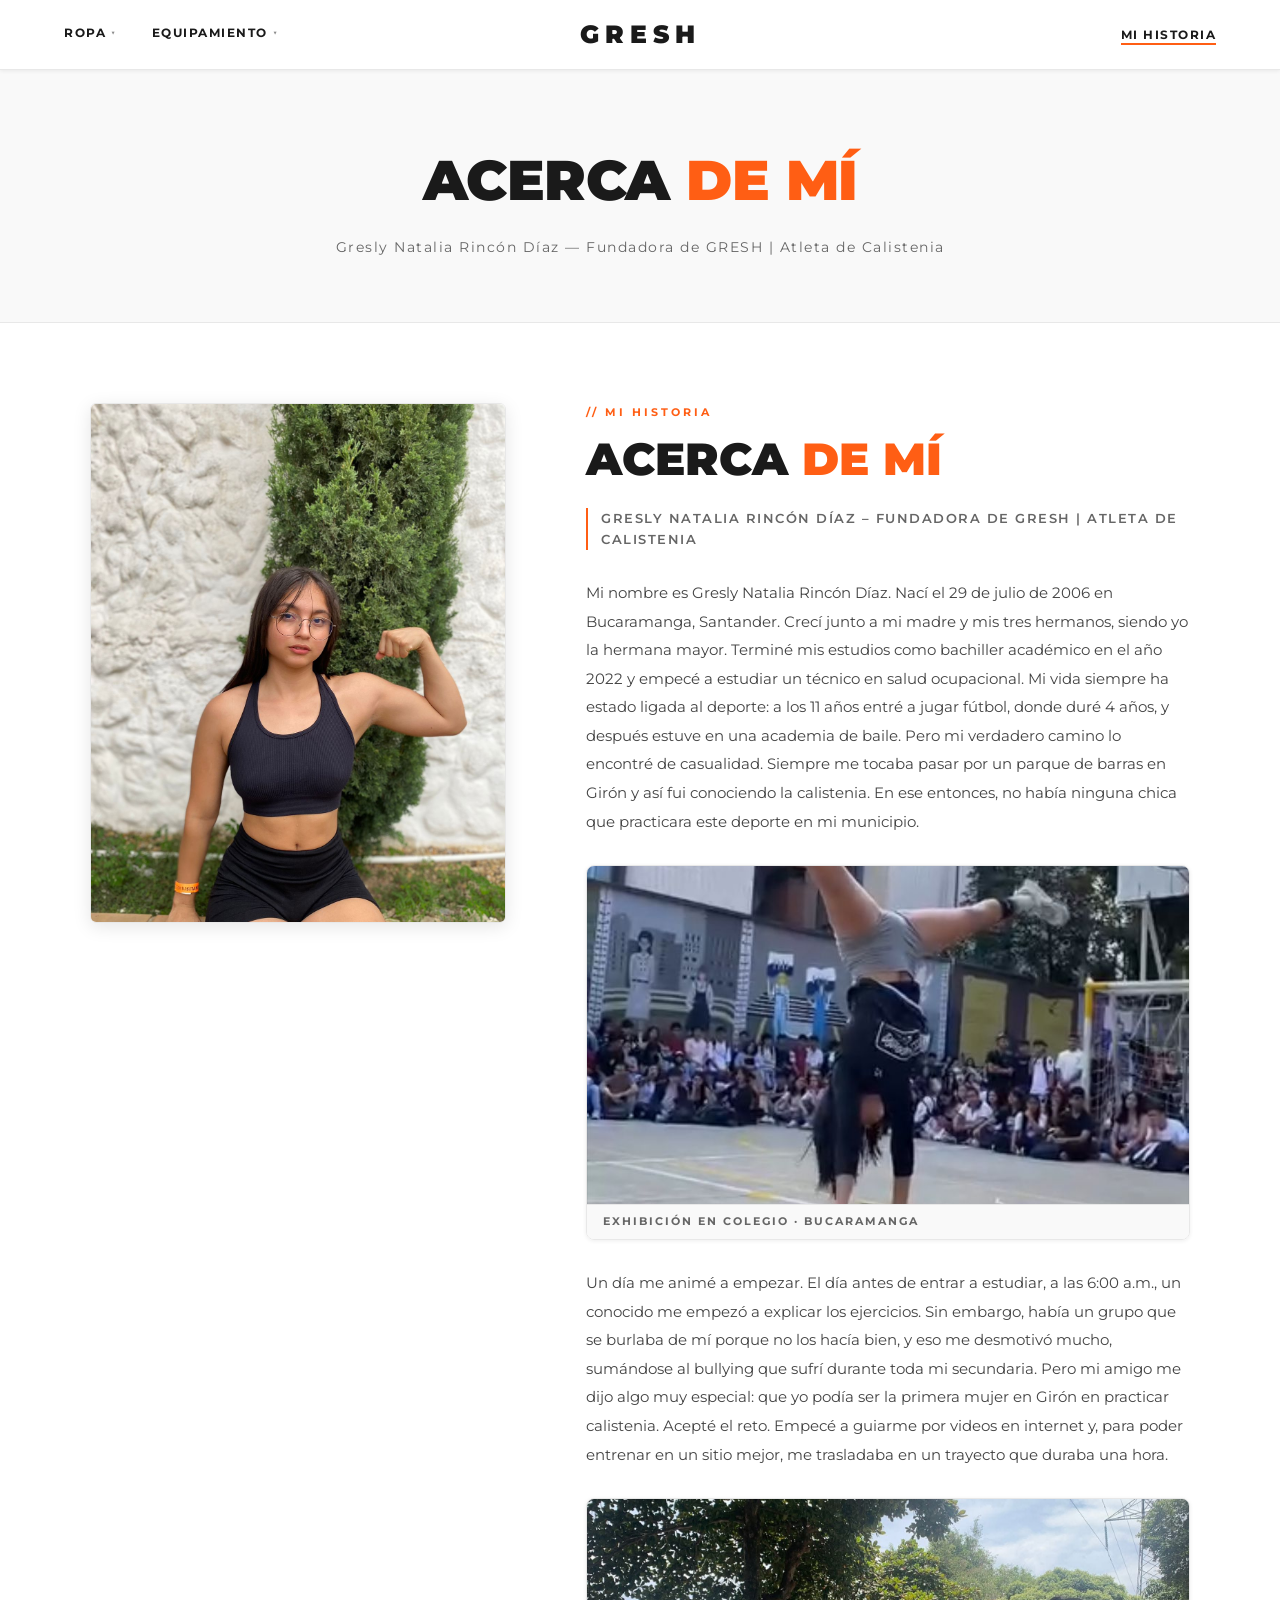
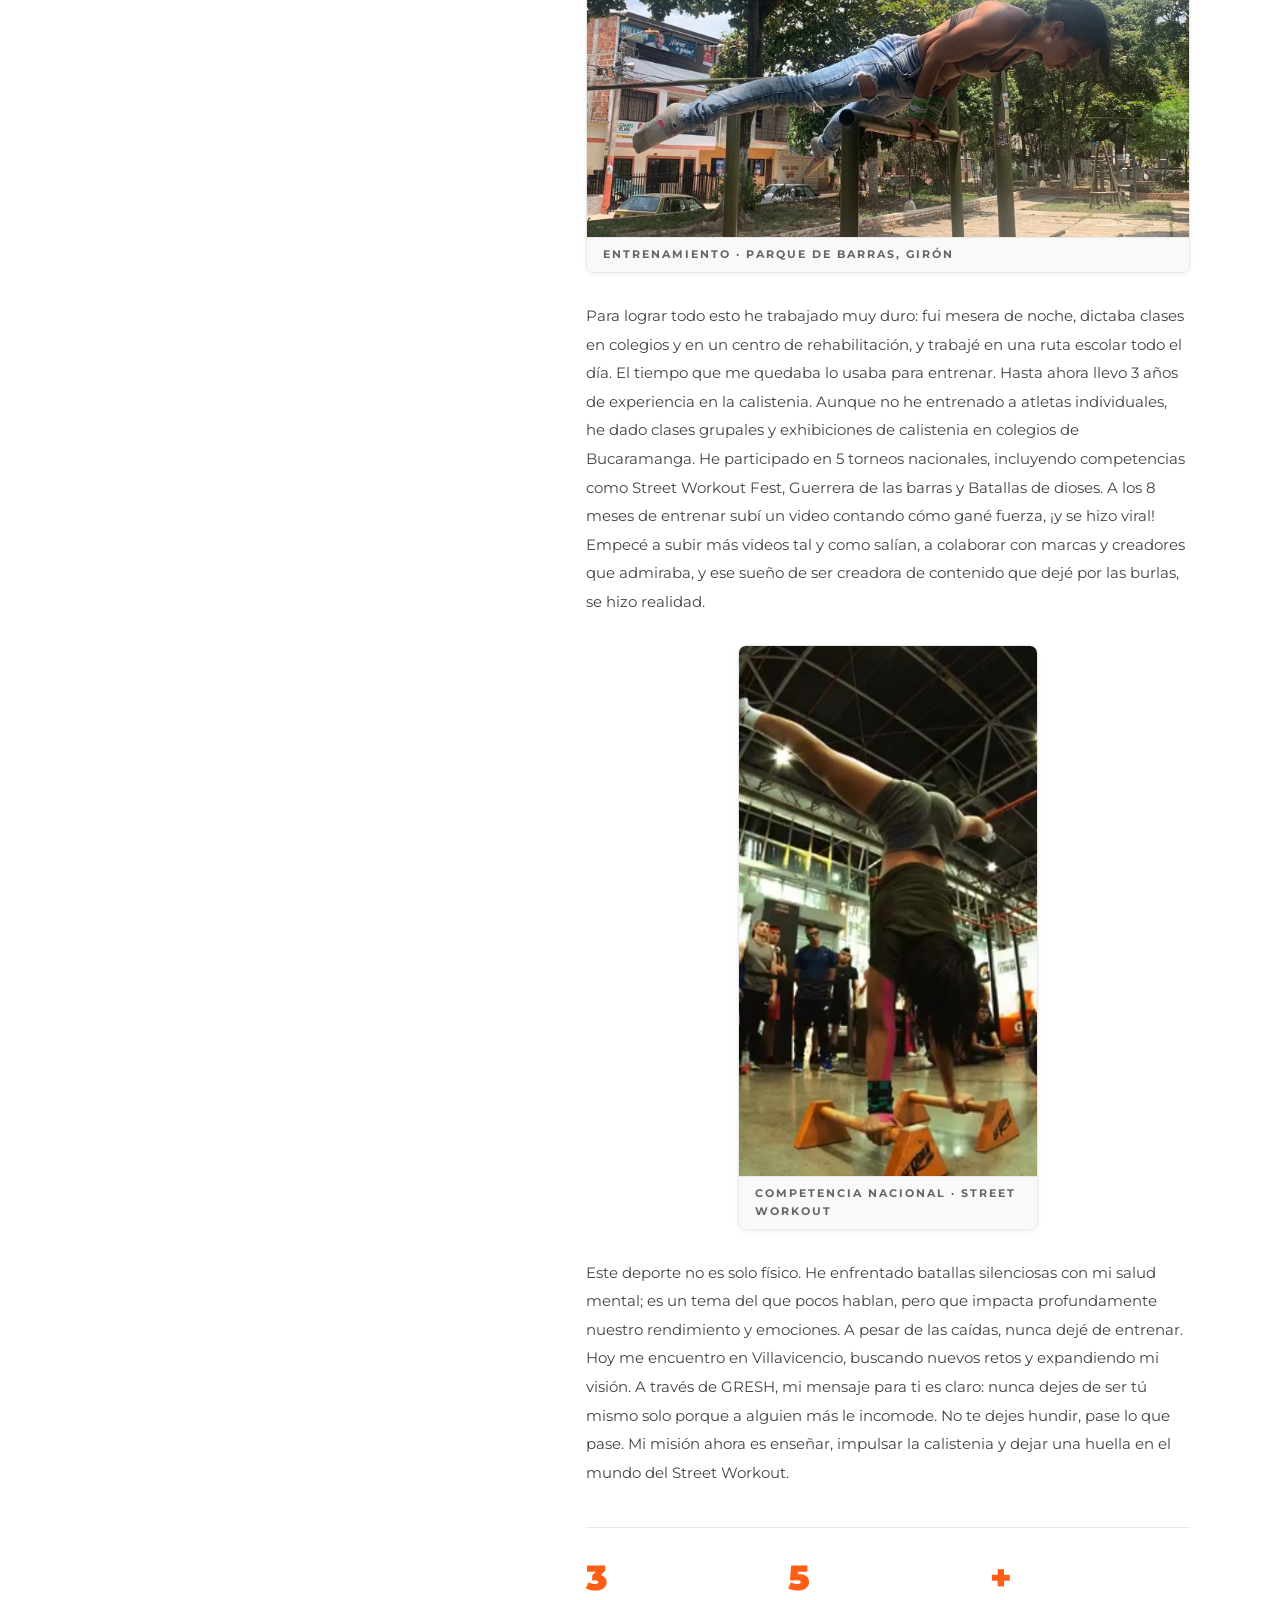
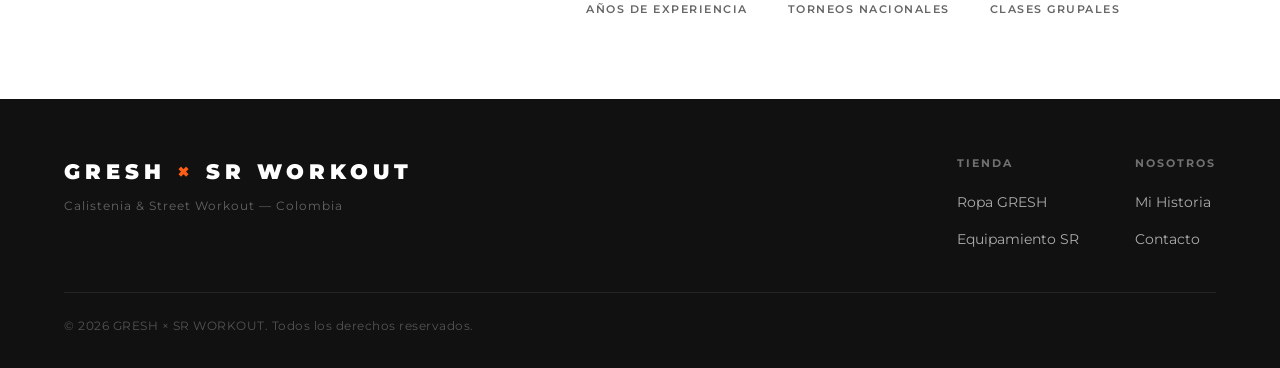
==== commit 12234294: "feat: Implementación de Mega Menú visual y catálogos premium con filtros estilo Gornation MEGA MENÚ " ====
--- a/historia.html
+++ b/historia.html
@@ -19,8 +19,44 @@
   <header class="site-header">
     <nav class="navbar">
       <ul class="nav-left">
-        <li><a href="ropa.html">Ropa</a></li>
-        <li><a href="paralelas.html">Equipamiento</a></li>
+        <li class="has-mega">
+          <a href="ropa.html">Ropa <span class="nav-arrow">&#9660;</span></a>
+          <div class="mega-menu">
+            <div class="mega-menu-inner">
+              <a href="producto-ropa.html" class="mega-item">
+                <div class="mega-img"><img src="entrenamiento2.jpg" alt="Camisetas GRESH" /></div>
+                <span class="mega-name">Camisetas GRESH</span>
+              </a>
+              <a href="producto-ropa.html" class="mega-item">
+                <div class="mega-img"><img src="entrenamiento1.jpg" alt="Sacos / Hoodies" /></div>
+                <span class="mega-name">Sacos / Hoodies</span>
+              </a>
+              <a href="producto-ropa.html" class="mega-item">
+                <div class="mega-img"><img src="competencia.jpg" alt="Accesorios" /></div>
+                <span class="mega-name">Accesorios</span>
+              </a>
+            </div>
+          </div>
+        </li>
+        <li class="has-mega">
+          <a href="paralelas.html">Equipamiento <span class="nav-arrow">&#9660;</span></a>
+          <div class="mega-menu">
+            <div class="mega-menu-inner">
+              <a href="producto-paralelas.html" class="mega-item">
+                <div class="mega-img"><img src="entrenamiento1.jpg" alt="Paralelas SR Pro" /></div>
+                <span class="mega-name">Paralelas SR Pro</span>
+              </a>
+              <a href="producto-paralelas.html" class="mega-item">
+                <div class="mega-img"><img src="entrenamiento2.jpg" alt="Anillas de Madera" /></div>
+                <span class="mega-name">Anillas de Madera</span>
+              </a>
+              <a href="producto-paralelas.html" class="mega-item">
+                <div class="mega-img"><img src="foto-perfil.jpg" alt="Bandas de Resistencia" /></div>
+                <span class="mega-name">Bandas de Resistencia</span>
+              </a>
+            </div>
+          </div>
+        </li>
       </ul>
       <a href="index.html" class="nav-logo">GRESH</a>
       <ul class="nav-right">
@@ -32,10 +68,10 @@
     </nav>
   </header>
 
-  <!-- MENÚ MÓVIL -->
+  <!-- MEN&Uacute; M&Oacute;VIL -->
   <div class="nav-drawer" id="navDrawer">
-    <a href="ropa.html">Ropa</a>
-    <a href="paralelas.html">Equipamiento</a>
+    <a href="ropa.html">Ropa GRESH</a>
+    <a href="paralelas.html">Equipamiento SR</a>
     <a href="historia.html" class="active">Mi Historia</a>
   </div>
 
--- a/style.css
+++ b/style.css
@@ -8,8 +8,8 @@
   --white:      #FFFFFF;
   --bg:         #F9F9F9;
   --bg-card:    #FFFFFF;
-  --neon:       #39FF14;
-  --neon-hover: #50ff30;
+  --neon:       #FF5E14;
+  --neon-hover: #ff7a3d;
   --text:       #1A1A1A;
   --text-muted: #666666;
   --text-light: #999999;
@@ -262,7 +262,7 @@
   display: inline-block;
   padding: 1rem 2.6rem;
   background: var(--neon);
-  color: var(--text);
+  color: #fff;
   font-family: var(--font);
   font-size: 0.8rem;
   font-weight: 800;
@@ -276,7 +276,7 @@
 .btn-hero-primary:hover {
   background: var(--neon-hover);
   transform: translateY(-2px);
-  box-shadow: 0 6px 24px rgba(57,255,20,0.45);
+  box-shadow: 0 6px 24px rgba(255,94,20,0.45);
 }
 
 .btn-hero-secondary {
@@ -405,7 +405,7 @@
   position: absolute;
   top: 10px; left: 10px;
   background: var(--neon);
-  color: var(--text);
+  color: #fff;
   font-size: 0.62rem;
   font-weight: 800;
   letter-spacing: 1px;
@@ -437,7 +437,7 @@
 
 .product-stars {
   font-size: 0.72rem;
-  color: #F5A623;
+  color: #FF5E14;
   letter-spacing: 1px;
   margin-bottom: 0.45rem;
 }
@@ -460,7 +460,7 @@
   width: 100%;
   padding: 0.72rem 1rem;
   background: var(--neon);
-  color: var(--text);
+  color: #fff;
   font-family: var(--font);
   font-size: 0.7rem;
   font-weight: 800;
@@ -474,7 +474,7 @@
 
 .btn-comprar:hover {
   background: var(--neon-hover);
-  box-shadow: 0 4px 16px rgba(57,255,20,0.38);
+  box-shadow: 0 4px 16px rgba(255,94,20,0.38);
   transform: translateY(-1px);
 }
 
@@ -710,7 +710,7 @@
    FOOTER
    ========================================= */
 .footer {
-  background: var(--text);
+  background: #111111;
   padding: 3.5rem 5% 2rem;
 }
 
@@ -778,10 +778,634 @@
 }
 
 /* =========================================
+   ATHLETES SECTION
+   ========================================= */
+.athletes {
+  background: #1A1A1A;
+  padding: 5rem 0 5rem 5%;
+  overflow: hidden;
+}
+
+.athletes-header {
+  text-align: center;
+  padding-right: 5%;
+  margin-bottom: 3rem;
+}
+
+.athletes-header h2 {
+  font-size: clamp(1.5rem, 3vw, 2.2rem);
+  font-weight: 900;
+  text-transform: uppercase;
+  letter-spacing: -0.5px;
+  color: #fff;
+  margin-bottom: 0.4rem;
+}
+
+.athletes-header p {
+  font-size: 0.82rem;
+  color: rgba(255,255,255,0.4);
+  letter-spacing: 1px;
+}
+
+.athletes-track {
+  display: flex;
+  gap: 1.2rem;
+  overflow-x: auto;
+  padding-right: 5%;
+  padding-bottom: 1rem;
+  scroll-snap-type: x mandatory;
+  scrollbar-width: none;
+  -webkit-overflow-scrolling: touch;
+}
+
+.athletes-track::-webkit-scrollbar { display: none; }
+
+.athlete-card {
+  position: relative;
+  flex: 0 0 260px;
+  height: 380px;
+  border-radius: 8px;
+  overflow: hidden;
+  scroll-snap-align: start;
+  cursor: pointer;
+  background: #333;
+}
+
+.athlete-card img {
+  width: 100%;
+  height: 100%;
+  object-fit: cover;
+  object-position: center top;
+  display: block;
+  filter: brightness(0.72);
+  transition: transform 0.5s ease, filter 0.4s ease;
+}
+
+.athlete-card:hover img {
+  transform: scale(1.06);
+  filter: brightness(0.55);
+}
+
+.athlete-info {
+  position: absolute;
+  bottom: 0; left: 0; right: 0;
+  padding: 2rem 1.3rem 1.3rem;
+  background: linear-gradient(transparent, rgba(0,0,0,0.88));
+}
+
+.athlete-name {
+  font-size: 1.1rem;
+  font-weight: 800;
+  color: #fff;
+  letter-spacing: 0.3px;
+  margin-bottom: 0.2rem;
+}
+
+.athlete-handle {
+  font-size: 0.72rem;
+  font-weight: 600;
+  color: var(--neon);
+  letter-spacing: 1px;
+}
+
+/* =========================================
+   REVIEWS SECTION
+   ========================================= */
+.reviews {
+  padding: 5rem 5%;
+  background: var(--bg);
+}
+
+.reviews-header {
+  text-align: center;
+  margin-bottom: 3rem;
+}
+
+.reviews-header h2 {
+  font-size: clamp(1.5rem, 3vw, 2.2rem);
+  font-weight: 900;
+  text-transform: uppercase;
+  letter-spacing: -0.5px;
+  color: var(--text);
+  margin-bottom: 0.4rem;
+}
+
+.reviews-header p {
+  font-size: 0.82rem;
+  color: var(--text-muted);
+  letter-spacing: 1px;
+}
+
+.reviews-grid {
+  display: grid;
+  grid-template-columns: repeat(3, 1fr);
+  gap: 1.5rem;
+  max-width: 1100px;
+  margin: 0 auto;
+}
+
+.review-card {
+  background: var(--white);
+  border-radius: 8px;
+  padding: 1.8rem;
+  box-shadow: var(--shadow-sm);
+  border: 1px solid var(--border);
+  transition: box-shadow 0.3s ease, transform 0.3s ease;
+}
+
+.review-card:hover {
+  box-shadow: var(--shadow-md);
+  transform: translateY(-3px);
+}
+
+.review-stars {
+  font-size: 0.88rem;
+  color: #FF5E14;
+  letter-spacing: 2px;
+  margin-bottom: 1rem;
+}
+
+.review-text {
+  font-size: 0.9rem;
+  color: #4A4A4A;
+  line-height: 1.75;
+  margin-bottom: 1.3rem;
+  font-style: italic;
+}
+
+.review-author {
+  display: flex;
+  flex-direction: column;
+  gap: 0.25rem;
+}
+
+.review-name {
+  font-size: 0.82rem;
+  font-weight: 800;
+  color: var(--text);
+}
+
+.review-verified {
+  font-size: 0.65rem;
+  font-weight: 700;
+  letter-spacing: 0.5px;
+  color: #2ecc71;
+  text-transform: uppercase;
+}
+
+/* =========================================
+   BLOG SECTION
+   ========================================= */
+.blog {
+  padding: 5rem 5%;
+  background: var(--white);
+  border-top: 1px solid var(--border);
+}
+
+.blog-header {
+  text-align: center;
+  margin-bottom: 3rem;
+}
+
+.blog-header h2 {
+  font-size: clamp(1.3rem, 2.8vw, 2rem);
+  font-weight: 900;
+  text-transform: uppercase;
+  letter-spacing: -0.5px;
+  color: var(--text);
+  margin-bottom: 0.4rem;
+}
+
+.blog-header p {
+  font-size: 0.82rem;
+  color: var(--text-muted);
+  letter-spacing: 1px;
+}
+
+.blog-grid {
+  display: grid;
+  grid-template-columns: repeat(3, 1fr);
+  gap: 1.8rem;
+  max-width: 1200px;
+  margin: 0 auto;
+}
+
+.blog-card {
+  background: var(--white);
+  border: 1px solid var(--border);
+  border-radius: 6px;
+  overflow: hidden;
+  transition: box-shadow 0.3s ease, transform 0.3s ease;
+}
+
+.blog-card:hover {
+  transform: translateY(-4px);
+  box-shadow: var(--shadow-md);
+}
+
+.blog-img-wrap {
+  width: 100%;
+  aspect-ratio: 16 / 10;
+  overflow: hidden;
+}
+
+.blog-img {
+  width: 100%;
+  height: 100%;
+  object-fit: cover;
+  object-position: center;
+  display: block;
+  transition: transform 0.5s ease;
+}
+
+.blog-card:hover .blog-img { transform: scale(1.05); }
+
+.blog-info {
+  padding: 1.2rem 1.4rem 1.6rem;
+}
+
+.blog-tag {
+  font-size: 0.62rem;
+  font-weight: 800;
+  letter-spacing: 2px;
+  text-transform: uppercase;
+  color: var(--neon);
+  display: block;
+  margin-bottom: 0.5rem;
+}
+
+.blog-title {
+  font-size: 0.95rem;
+  font-weight: 700;
+  color: var(--text);
+  line-height: 1.45;
+  margin-bottom: 1rem;
+}
+
+.blog-link {
+  font-size: 0.72rem;
+  font-weight: 700;
+  letter-spacing: 1.5px;
+  text-transform: uppercase;
+  color: var(--text-muted);
+  text-decoration: none;
+  display: inline-flex;
+  align-items: center;
+  gap: 5px;
+  transition: color 0.2s;
+}
+
+.blog-link::after { content: '→'; }
+.blog-link:hover { color: var(--neon); }
+
+/* =========================================
+   SEO BRAND INFO
+   ========================================= */
+.seo-brand-info {
+  padding: 5rem 5%;
+  background: var(--bg);
+  border-top: 1px solid var(--border);
+}
+
+.seo-brand-info > h2 {
+  text-align: center;
+  font-size: clamp(1.2rem, 2.5vw, 1.75rem);
+  font-weight: 900;
+  text-transform: uppercase;
+  color: var(--text);
+  letter-spacing: -0.3px;
+  margin-bottom: 3rem;
+}
+
+.seo-grid {
+  display: grid;
+  grid-template-columns: 1fr 1fr;
+  gap: 3rem;
+  max-width: 1100px;
+  margin: 0 auto;
+}
+
+.seo-col h3 {
+  font-size: 1rem;
+  font-weight: 800;
+  color: var(--text);
+  letter-spacing: 0.3px;
+  margin-bottom: 0.8rem;
+}
+
+.seo-col p {
+  font-size: 0.9rem;
+  color: #4A4A4A;
+  line-height: 1.82;
+}
+
+/* =========================================
+   ABOUT DARK — index.html (Sobre Mí)
+   ========================================= */
+.about-dark {
+  background: #050505;
+  padding: 6rem 5%;
+  border-top: 1px solid rgba(255, 94, 20, 0.15);
+}
+
+.about-dark-inner {
+  max-width: 1200px;
+  margin: 0 auto;
+  display: grid;
+  grid-template-columns: 1fr 1.4fr;
+  gap: 5rem;
+  align-items: start;
+}
+
+.about-dark-img-col {
+  position: sticky;
+  top: calc(var(--nav-height) + 2rem);
+}
+
+.about-dark-frame {
+  border: 1px solid #FF5E14;
+  border-radius: 4px;
+  overflow: hidden;
+  box-shadow: 0 0 20px rgba(255,94,20,0.22), 0 0 60px rgba(255,94,20,0.07);
+}
+
+.about-dark-photo {
+  display: block;
+  width: 100%;
+  aspect-ratio: 4 / 5;
+  object-fit: cover;
+  object-position: center top;
+  filter: grayscale(15%) contrast(1.06);
+  transition: filter 0.4s ease;
+}
+
+.about-dark-photo:hover { filter: grayscale(0%) contrast(1.1); }
+
+.about-dark-glow {
+  height: 50px;
+  background: #FF5E14;
+  filter: blur(40px);
+  opacity: 0.11;
+  border-radius: 50%;
+  margin-top: -15px;
+}
+
+.about-dark-label {
+  font-size: 0.7rem;
+  font-weight: 700;
+  letter-spacing: 3px;
+  text-transform: uppercase;
+  color: #FF5E14;
+  display: block;
+  margin-bottom: 0.8rem;
+}
+
+.about-dark-title {
+  font-size: clamp(2rem, 4vw, 3rem);
+  font-weight: 900;
+  text-transform: uppercase;
+  color: #fff;
+  line-height: 1.05;
+  letter-spacing: -0.5px;
+  margin-bottom: 1.5rem;
+}
+
+.about-dark-title .neon {
+  color: #FF5E14;
+  text-shadow: 0 0 8px rgba(255,94,20,0.4);
+}
+
+.about-dark-subtitle {
+  font-size: 0.78rem;
+  font-weight: 600;
+  letter-spacing: 1.5px;
+  text-transform: uppercase;
+  color: rgba(255,255,255,0.36);
+  margin-bottom: 1.8rem;
+  padding-left: 0.8rem;
+  border-left: 2px solid #FF5E14;
+}
+
+.about-dark-bio {
+  font-size: 0.94rem;
+  color: rgba(255,255,255,0.6);
+  line-height: 1.85;
+  margin-bottom: 1.2rem;
+}
+
+.bio-img-block-dark {
+  position: relative;
+  margin: 1.8rem 0;
+  border-radius: 10px;
+  overflow: hidden;
+  border: 1px solid rgba(255,94,20,0.18);
+  transition: border-color 0.3s ease, box-shadow 0.3s ease;
+}
+
+.bio-img-block-dark:hover {
+  border-color: #FF5E14;
+  box-shadow: 0 0 16px rgba(255,94,20,0.28);
+}
+
+.bio-img-dark {
+  display: block;
+  width: 100%;
+  aspect-ratio: 16 / 9;
+  object-fit: cover;
+  filter: grayscale(10%) contrast(1.05);
+  transition: transform 0.4s ease, filter 0.4s ease;
+}
+
+.bio-img-dark:hover {
+  transform: scale(1.02);
+  filter: grayscale(0%) contrast(1.1);
+}
+
+.bio-img-block-dark--portrait {
+  max-width: 300px;
+  margin-left: auto;
+  margin-right: auto;
+}
+
+.bio-img-dark--portrait {
+  display: block;
+  width: 100%;
+  aspect-ratio: 9 / 16;
+  object-fit: cover;
+  object-position: center top;
+  filter: grayscale(10%) contrast(1.05);
+  transition: transform 0.4s ease, filter 0.4s ease;
+}
+
+.bio-img-caption-dark {
+  position: absolute;
+  bottom: 0; left: 0; right: 0;
+  padding: 0.5rem 1rem;
+  background: linear-gradient(transparent, rgba(0,0,0,0.88));
+  font-size: 0.65rem;
+  font-weight: 700;
+  letter-spacing: 2px;
+  text-transform: uppercase;
+  color: #FF5E14;
+}
+
+.about-dark-stats {
+  display: flex;
+  gap: 2.5rem;
+  margin-top: 2.5rem;
+  padding-top: 2rem;
+  border-top: 1px solid rgba(255,94,20,0.18);
+}
+
+.about-dark-stat { display: flex; flex-direction: column; }
+
+.about-dark-stat-num {
+  font-size: 2.2rem;
+  font-weight: 900;
+  color: #FF5E14;
+  line-height: 1;
+  text-shadow: 0 0 10px rgba(255,94,20,0.4);
+}
+
+.about-dark-stat-label {
+  font-size: 0.67rem;
+  font-weight: 600;
+  letter-spacing: 1.5px;
+  text-transform: uppercase;
+  color: rgba(255,255,255,0.36);
+  margin-top: 0.3rem;
+}
+
+/* =========================================
+   GALLERY DARK — index.html
+   ========================================= */
+.gallery-dark {
+  background: #050505;
+  padding: 0 5% 5rem;
+  border-bottom: 1px solid rgba(255,94,20,0.12);
+}
+
+.gallery-dark-header {
+  text-align: center;
+  padding-bottom: 2.5rem;
+}
+
+.gallery-dark-header h2 {
+  font-size: clamp(1.2rem, 2.5vw, 1.8rem);
+  font-weight: 900;
+  text-transform: uppercase;
+  color: #fff;
+  letter-spacing: -0.3px;
+}
+
+.gallery-dark-header p {
+  font-size: 0.8rem;
+  color: rgba(255,255,255,0.32);
+  letter-spacing: 1px;
+  margin-top: 0.3rem;
+}
+
+.gallery-grid {
+  display: grid;
+  grid-template-columns: repeat(3, 1fr);
+  gap: 1rem;
+  max-width: 1200px;
+  margin: 0 auto;
+}
+
+.gallery-item {
+  position: relative;
+  border-radius: 6px;
+  overflow: hidden;
+  border: 1px solid rgba(255,94,20,0.1);
+  transition: border-color 0.3s ease, box-shadow 0.3s ease;
+}
+
+.gallery-item:hover {
+  border-color: #FF5E14;
+  box-shadow: 0 0 18px rgba(255,94,20,0.2);
+}
+
+.gallery-img {
+  display: block;
+  width: 100%;
+  aspect-ratio: 4 / 3;
+  object-fit: cover;
+  object-position: center;
+  filter: grayscale(15%) brightness(0.88);
+  transition: transform 0.5s ease, filter 0.4s ease;
+}
+
+.gallery-item:hover .gallery-img {
+  transform: scale(1.05);
+  filter: grayscale(0%) brightness(1);
+}
+
+.gallery-caption {
+  position: absolute;
+  bottom: 0; left: 0; right: 0;
+  padding: 0.5rem 0.9rem;
+  background: linear-gradient(transparent, rgba(0,0,0,0.85));
+  font-size: 0.62rem;
+  font-weight: 700;
+  letter-spacing: 2px;
+  text-transform: uppercase;
+  color: #FF5E14;
+}
+
+/* =========================================
+   FOOTER PAYMENTS
+   ========================================= */
+.footer-payments {
+  padding-top: 1.5rem;
+  margin-top: 1.5rem;
+  border-top: 1px solid rgba(255,255,255,0.07);
+  text-align: center;
+}
+
+.footer-payments-label {
+  font-size: 0.62rem;
+  font-weight: 700;
+  letter-spacing: 2.5px;
+  text-transform: uppercase;
+  color: rgba(255,255,255,0.28);
+  margin-bottom: 0.9rem;
+}
+
+.payment-badges {
+  display: flex;
+  justify-content: center;
+  flex-wrap: wrap;
+  gap: 0.45rem;
+}
+
+.pay-badge {
+  display: inline-block;
+  padding: 0.28rem 0.9rem;
+  border: 1px solid rgba(255,255,255,0.12);
+  border-radius: 4px;
+  font-size: 0.65rem;
+  font-weight: 800;
+  letter-spacing: 0.5px;
+  color: rgba(255,255,255,0.4);
+  background: rgba(255,255,255,0.03);
+  transition: border-color 0.2s, color 0.2s;
+  cursor: default;
+  user-select: none;
+}
+
+.pay-badge:hover {
+  border-color: rgba(255,255,255,0.28);
+  color: rgba(255,255,255,0.75);
+}
+
+/* =========================================
    RESPONSIVE — TABLET (≤ 1024px)
    ========================================= */
 @media (max-width: 1024px) {
   .featured-grid { grid-template-columns: repeat(2, 1fr); }
+  .reviews-grid  { grid-template-columns: repeat(2, 1fr); }
+  .blog-grid     { grid-template-columns: repeat(2, 1fr); }
 }
 
 /* =========================================
@@ -800,6 +1424,323 @@
   .catalog-hero { flex-direction: column; align-items: flex-start; }
 
   .footer-top { flex-direction: column; }
+
+  .seo-grid { grid-template-columns: 1fr; gap: 2rem; }
+
+  .about-dark-inner {
+    grid-template-columns: 1fr;
+    gap: 3rem;
+  }
+
+  .about-dark-img-col { position: static; }
+
+  .gallery-grid { grid-template-columns: repeat(2, 1fr); }
+}
+
+/* =========================================
+   SEO ARTICLE BLOCKS — index.html
+   ========================================= */
+.seo-article-block { margin-bottom: 2.5rem; }
+.seo-article-block:last-child { margin-bottom: 0; }
+
+/* =========================================
+   PRODUCT IMAGE LINK — ropa.html / paralelas.html
+   ========================================= */
+.product-img-link {
+  display: block;
+  width: 100%;
+  text-decoration: none;
+}
+
+/* =========================================
+   PRODUCT DETAIL PAGE — producto-plantilla.html
+   ========================================= */
+.pd-hero {
+  margin-top: var(--nav-height);
+  padding: 4rem 5% 6rem;
+  background: var(--white);
+}
+
+.pd-container {
+  max-width: 1100px;
+  margin: 0 auto;
+  display: grid;
+  grid-template-columns: 1fr 1fr;
+  gap: 4rem;
+  align-items: start;
+}
+
+.carousel-col {
+  position: sticky;
+  top: calc(var(--nav-height) + 2rem);
+}
+
+.carousel-main-wrap {
+  border-radius: 8px;
+  overflow: hidden;
+  border: 1px solid var(--border);
+  background: var(--bg);
+  margin-bottom: 0.9rem;
+  aspect-ratio: 1 / 1;
+}
+
+.carousel-main-img {
+  width: 100%;
+  height: 100%;
+  object-fit: cover;
+  display: block;
+  transition: opacity 0.25s ease;
+}
+
+.carousel-thumbs {
+  display: flex;
+  gap: 0.65rem;
+}
+
+.carousel-thumb {
+  width: 68px;
+  height: 68px;
+  border-radius: 5px;
+  overflow: hidden;
+  border: 2px solid var(--border);
+  cursor: pointer;
+  background: var(--bg);
+  transition: border-color 0.2s ease;
+  flex-shrink: 0;
+}
+
+.carousel-thumb img {
+  width: 100%;
+  height: 100%;
+  object-fit: cover;
+  display: block;
+  pointer-events: none;
+}
+
+.carousel-thumb:hover { border-color: var(--text-muted); }
+.carousel-thumb.active { border-color: var(--neon); }
+
+.pd-info-col { padding-top: 0.5rem; }
+
+.pd-badge-inline {
+  display: inline-block;
+  background: var(--neon);
+  color: #fff;
+  font-size: 0.6rem;
+  font-weight: 800;
+  letter-spacing: 1.5px;
+  text-transform: uppercase;
+  padding: 0.25rem 0.65rem;
+  border-radius: 2px;
+  margin-bottom: 1rem;
+}
+
+.pd-brand {
+  font-size: 0.65rem;
+  font-weight: 700;
+  letter-spacing: 2.5px;
+  text-transform: uppercase;
+  color: var(--text-light);
+  margin-bottom: 0.5rem;
+}
+
+.pd-title {
+  font-size: clamp(1.4rem, 3vw, 2rem);
+  font-weight: 900;
+  text-transform: uppercase;
+  letter-spacing: -0.5px;
+  color: var(--text);
+  line-height: 1.15;
+  margin-bottom: 0.7rem;
+}
+
+.pd-stars {
+  font-size: 0.82rem;
+  color: #FF5E14;
+  letter-spacing: 1px;
+  margin-bottom: 1.2rem;
+}
+
+.pd-stars span {
+  color: var(--text-light);
+  font-size: 0.72rem;
+  margin-left: 5px;
+}
+
+.pd-price-block {
+  display: flex;
+  align-items: baseline;
+  gap: 0.9rem;
+  flex-wrap: wrap;
+  margin-bottom: 1.5rem;
+}
+
+.pd-price {
+  font-size: 1.65rem;
+  font-weight: 900;
+  color: var(--text);
+  transition: all 0.3s ease;
+}
+
+.pd-price.tachado {
+  font-size: 1.15rem;
+  font-weight: 600;
+  color: var(--text-muted);
+  text-decoration: line-through;
+}
+
+.pd-price-final {
+  font-size: 1.65rem;
+  font-weight: 900;
+  color: var(--neon);
+  display: none;
+  text-shadow: 0 0 14px rgba(255,94,20,0.35);
+}
+
+.discount-section {
+  background: var(--bg);
+  border: 1px solid var(--border);
+  border-radius: 6px;
+  padding: 1.2rem 1.4rem;
+  margin-bottom: 1.5rem;
+}
+
+.discount-label {
+  font-size: 0.68rem;
+  font-weight: 700;
+  letter-spacing: 1.5px;
+  text-transform: uppercase;
+  color: var(--text-muted);
+  margin-bottom: 0.75rem;
+  display: block;
+}
+
+.discount-row {
+  display: flex;
+  gap: 0.6rem;
+}
+
+.discount-input {
+  flex: 1;
+  min-width: 0;
+  padding: 0.65rem 1rem;
+  border: 1.5px solid var(--border);
+  border-radius: 4px;
+  font-family: var(--font);
+  font-size: 0.82rem;
+  font-weight: 700;
+  letter-spacing: 1px;
+  text-transform: uppercase;
+  color: var(--text);
+  background: var(--white);
+  outline: none;
+  transition: border-color 0.2s;
+}
+
+.discount-input:focus { border-color: var(--neon); }
+
+.btn-apply-discount {
+  padding: 0.65rem 1.2rem;
+  background: var(--text);
+  color: var(--white);
+  font-family: var(--font);
+  font-size: 0.72rem;
+  font-weight: 800;
+  letter-spacing: 1.5px;
+  text-transform: uppercase;
+  border: none;
+  border-radius: 4px;
+  cursor: pointer;
+  white-space: nowrap;
+  transition: background 0.2s, transform 0.15s;
+}
+
+.btn-apply-discount:hover {
+  background: #2a2a2a;
+  transform: translateY(-1px);
+}
+
+.discount-msg {
+  font-size: 0.72rem;
+  font-weight: 700;
+  letter-spacing: 0.3px;
+  margin-top: 0.6rem;
+  min-height: 1.1em;
+}
+
+.discount-msg.valid  { color: #2ecc71; }
+.discount-msg.invalid { color: #e74c3c; }
+
+.btn-whatsapp-big {
+  display: flex;
+  align-items: center;
+  justify-content: center;
+  gap: 0.65rem;
+  width: 100%;
+  padding: 1.1rem 2rem;
+  background: var(--neon);
+  color: #fff;
+  font-family: var(--font);
+  font-size: 0.82rem;
+  font-weight: 800;
+  letter-spacing: 2px;
+  text-transform: uppercase;
+  text-decoration: none;
+  border-radius: 4px;
+  transition: background 0.25s, box-shadow 0.25s, transform 0.2s;
+  margin-bottom: 1.2rem;
+}
+
+.btn-whatsapp-big:hover {
+  background: var(--neon-hover);
+  box-shadow: 0 6px 24px rgba(255,94,20,0.45);
+  transform: translateY(-2px);
+}
+
+.pd-divider {
+  border: none;
+  border-top: 1px solid var(--border);
+  margin: 1.5rem 0;
+}
+
+.pd-desc {
+  font-size: 0.9rem;
+  color: #4A4A4A;
+  line-height: 1.85;
+  margin-bottom: 1.2rem;
+}
+
+.pd-features {
+  list-style: none;
+  display: flex;
+  flex-direction: column;
+  gap: 0.55rem;
+}
+
+.pd-features li {
+  font-size: 0.85rem;
+  color: var(--text);
+  padding-left: 1.5rem;
+  position: relative;
+}
+
+.pd-features li::before {
+  content: '✓';
+  position: absolute;
+  left: 0;
+  color: var(--neon);
+  font-weight: 800;
+}
+
+/* =========================================
+   RESPONSIVE — TABLET (≤ 768px) additions
+   ========================================= */
+@media (max-width: 768px) {
+  .pd-container {
+    grid-template-columns: 1fr;
+    gap: 2.5rem;
+  }
+  .carousel-col { position: static; }
 }
 
 /* =========================================
@@ -826,7 +1767,664 @@
 
   .products-grid { grid-template-columns: 1fr; }
 
+  .reviews-grid  { grid-template-columns: 1fr; }
+
+  .blog-grid     { grid-template-columns: 1fr; }
+
+  .athlete-card  { flex: 0 0 210px; height: 320px; }
+
   .about-stats { flex-wrap: wrap; gap: 1.5rem; }
 
+  .about-dark-stats { flex-wrap: wrap; gap: 1.5rem; }
+
+  .gallery-grid { grid-template-columns: 1fr 1fr; gap: 0.7rem; }
+
   .footer-links { gap: 2rem; }
-}
+
+  .bio-img-block-dark--portrait { max-width: 100%; }
+
+  .carousel-thumb { width: 54px; height: 54px; }
+
+  .pd-hero { padding: 2.5rem 4% 4rem; }
+}
+
+/* =========================================
+   PRODUCT DETAIL v2 — Gornation Style
+   ========================================= */
+.pdv2-breadcrumb {
+  padding: 0.85rem 5%;
+  background: var(--bg);
+  border-bottom: 1px solid var(--border);
+  font-size: 0.7rem;
+  color: var(--text-muted);
+  letter-spacing: 0.5px;
+  margin-top: var(--nav-height);
+}
+.pdv2-breadcrumb a { color: var(--text-muted); text-decoration: none; transition: color 0.2s; }
+.pdv2-breadcrumb a:hover { color: var(--text); }
+.pdv2-breadcrumb .sep { margin: 0 0.5rem; opacity: 0.35; }
+
+.pdv2-main { padding: 3rem 5% 4rem; background: var(--white); }
+
+.pdv2-grid {
+  max-width: 1240px;
+  margin: 0 auto;
+  display: grid;
+  grid-template-columns: 1.15fr 1fr;
+  gap: 4.5rem;
+  align-items: start;
+}
+
+/* Gallery */
+.pdv2-gallery {
+  display: flex;
+  gap: 0.85rem;
+  position: sticky;
+  top: calc(var(--nav-height) + 2rem);
+}
+
+.pdv2-thumbs {
+  display: flex;
+  flex-direction: column;
+  gap: 0.6rem;
+  flex-shrink: 0;
+  width: 74px;
+}
+
+.pdv2-thumb {
+  width: 74px;
+  height: 74px;
+  border-radius: 5px;
+  overflow: hidden;
+  border: 2px solid var(--border);
+  cursor: pointer;
+  background: var(--bg);
+  transition: border-color 0.2s;
+  flex-shrink: 0;
+}
+.pdv2-thumb img { width: 100%; height: 100%; object-fit: cover; pointer-events: none; display: block; }
+.pdv2-thumb:hover { border-color: var(--text-muted); }
+.pdv2-thumb.active { border-color: var(--neon); }
+
+.pdv2-main-img-wrap {
+  flex: 1;
+  border-radius: 10px;
+  overflow: hidden;
+  border: 1px solid var(--border);
+  background: var(--bg);
+  aspect-ratio: 1 / 1;
+}
+.pdv2-main-img { width: 100%; height: 100%; object-fit: cover; display: block; transition: opacity 0.25s ease; }
+
+/* Info column */
+.pdv2-rating { display: flex; align-items: center; gap: 0.5rem; margin-bottom: 0.6rem; }
+.pdv2-stars { font-size: 0.88rem; color: #FF5E14; letter-spacing: 1.5px; }
+.pdv2-rating-count { font-size: 0.72rem; color: var(--text-muted); text-decoration: underline; cursor: pointer; }
+
+.pdv2-title {
+  font-size: clamp(1.5rem, 3.5vw, 2.2rem);
+  font-weight: 900;
+  text-transform: uppercase;
+  letter-spacing: -0.5px;
+  color: var(--text);
+  line-height: 1.1;
+  margin-bottom: 1rem;
+}
+
+.pdv2-price-block { display: flex; align-items: baseline; gap: 0.9rem; flex-wrap: wrap; margin-bottom: 0.3rem; }
+
+.pdv2-price { font-size: 1.9rem; font-weight: 900; color: var(--text); transition: all 0.3s ease; }
+.pdv2-price.tachado { font-size: 1.25rem; font-weight: 600; color: var(--text-muted); text-decoration: line-through; }
+.pdv2-price-final { font-size: 1.9rem; font-weight: 900; color: var(--neon); display: none; text-shadow: 0 0 16px rgba(255,94,20,0.3); }
+
+.pdv2-shipping-note { font-size: 0.72rem; color: var(--text-muted); margin-bottom: 1.4rem; }
+.pdv2-hr { border: none; border-top: 1px solid var(--border); margin: 1.3rem 0; }
+
+/* Variant selector */
+.pdv2-variant-label { font-size: 0.72rem; font-weight: 700; letter-spacing: 1.5px; text-transform: uppercase; color: var(--text-muted); margin-bottom: 0.75rem; display: block; }
+.pdv2-variant-label strong { color: var(--text); font-weight: 900; }
+
+.pdv2-variants-grid { display: grid; grid-template-columns: repeat(3, 1fr); gap: 0.6rem; margin-bottom: 1.3rem; }
+
+.pdv2-variant {
+  border: 1.5px solid var(--border);
+  border-radius: 7px;
+  padding: 0.55rem 0.45rem;
+  cursor: pointer;
+  text-align: center;
+  background: var(--white);
+  transition: border-color 0.2s, box-shadow 0.2s;
+  overflow: hidden;
+}
+.pdv2-variant:hover { border-color: var(--text-muted); }
+.pdv2-variant.active { border-color: var(--neon); box-shadow: 0 0 0 1px var(--neon); background: rgba(255,94,20,0.03); }
+.pdv2-variant-img { width: 100%; aspect-ratio: 1; object-fit: cover; border-radius: 4px; margin-bottom: 0.45rem; display: block; }
+.pdv2-variant-name { font-size: 0.6rem; font-weight: 700; color: var(--text); display: block; margin-bottom: 0.15rem; line-height: 1.3; }
+.pdv2-variant-price { font-size: 0.68rem; font-weight: 800; color: var(--text-muted); display: block; }
+
+/* Size buttons */
+.pdv2-sizes-row { display: flex; gap: 0.5rem; flex-wrap: wrap; margin-bottom: 1.3rem; }
+.pdv2-size-btn {
+  min-width: 46px;
+  padding: 0.5rem 0.7rem;
+  border: 1.5px solid var(--border);
+  border-radius: 4px;
+  background: var(--white);
+  font-family: var(--font);
+  font-size: 0.7rem;
+  font-weight: 800;
+  letter-spacing: 1px;
+  text-transform: uppercase;
+  color: var(--text);
+  cursor: pointer;
+  transition: border-color 0.2s, background 0.2s;
+}
+.pdv2-size-btn:hover { border-color: var(--text-muted); }
+.pdv2-size-btn.active { border-color: var(--neon); background: rgba(255,94,20,0.06); }
+
+/* Stock */
+.pdv2-stock { font-size: 0.78rem; font-weight: 700; color: #27ae60; margin-bottom: 1.2rem; }
+
+/* Discount */
+.pdv2-discount { background: var(--bg); border: 1px solid var(--border); border-radius: 7px; padding: 1.2rem 1.4rem; margin-bottom: 1.3rem; }
+.pdv2-discount-label { font-size: 0.68rem; font-weight: 700; letter-spacing: 1.5px; text-transform: uppercase; color: var(--text-muted); margin-bottom: 0.75rem; display: block; }
+.pdv2-discount-row { display: flex; gap: 0.55rem; }
+.pdv2-discount-input {
+  flex: 1; min-width: 0;
+  padding: 0.65rem 1rem;
+  border: 1.5px solid var(--border); border-radius: 4px;
+  font-family: var(--font); font-size: 0.82rem; font-weight: 700;
+  letter-spacing: 1px; text-transform: uppercase;
+  color: var(--text); background: var(--white);
+  outline: none; transition: border-color 0.2s;
+}
+.pdv2-discount-input:focus { border-color: var(--neon); }
+.pdv2-btn-apply {
+  padding: 0.65rem 1.2rem;
+  background: var(--text); color: var(--white);
+  font-family: var(--font); font-size: 0.7rem; font-weight: 800;
+  letter-spacing: 1.5px; text-transform: uppercase;
+  border: none; border-radius: 4px; cursor: pointer; white-space: nowrap;
+  transition: background 0.2s, transform 0.15s;
+}
+.pdv2-btn-apply:hover { background: #222; transform: translateY(-1px); }
+.pdv2-discount-msg { font-size: 0.7rem; font-weight: 700; margin-top: 0.6rem; min-height: 1.1em; }
+.pdv2-discount-msg.valid  { color: #27ae60; }
+.pdv2-discount-msg.invalid { color: #e74c3c; }
+
+/* Buy button */
+.pdv2-btn-buy {
+  display: flex; align-items: center; justify-content: center; gap: 0.65rem;
+  width: 100%; padding: 1.2rem 2rem;
+  background: var(--neon); color: #fff;
+  font-family: var(--font); font-size: 0.88rem; font-weight: 900;
+  letter-spacing: 2px; text-transform: uppercase;
+  text-decoration: none; border-radius: 5px;
+  transition: background 0.25s, box-shadow 0.25s, transform 0.2s;
+  margin-bottom: 1rem;
+}
+.pdv2-btn-buy:hover { background: var(--neon-hover); box-shadow: 0 8px 28px rgba(255,94,20,0.4); transform: translateY(-2px); }
+
+/* Payment chips */
+.pdv2-pay-row { display: flex; align-items: center; gap: 0.4rem; flex-wrap: wrap; }
+.pdv2-pay-chip { font-size: 0.58rem; font-weight: 800; color: var(--text-muted); padding: 0.25rem 0.7rem; border: 1px solid var(--border); border-radius: 3px; background: var(--bg); }
+
+/* =========================================
+   DETAILS & ACCORDIONS
+   ========================================= */
+.pdv2-details { padding: 4rem 5%; background: var(--bg); border-top: 1px solid var(--border); }
+
+.pdv2-details-inner {
+  max-width: 960px; margin: 0 auto;
+  display: grid; grid-template-columns: 260px 1fr; gap: 4rem; align-items: start;
+}
+
+.pdv2-highlights-label { font-size: 0.68rem; font-weight: 700; letter-spacing: 2px; text-transform: uppercase; color: var(--text-muted); margin-bottom: 1.2rem; }
+.pdv2-highlights { list-style: none; display: flex; flex-direction: column; gap: 0.9rem; }
+.pdv2-highlight { font-size: 0.88rem; color: var(--text); font-weight: 600; display: flex; align-items: flex-start; gap: 0.7rem; line-height: 1.5; }
+.pdv2-highlight::before { content: '✓'; color: var(--neon); font-weight: 900; font-size: 0.9rem; flex-shrink: 0; margin-top: 1px; }
+
+.pdv2-accordion { border: 1px solid var(--border); border-radius: 8px; overflow: hidden; background: var(--white); }
+.pdv2-accordion-item { border-bottom: 1px solid var(--border); }
+.pdv2-accordion-item:last-child { border-bottom: none; }
+.pdv2-accordion-item summary {
+  padding: 1.05rem 1.4rem;
+  font-size: 0.75rem; font-weight: 800; letter-spacing: 1.5px; text-transform: uppercase; color: var(--text);
+  cursor: pointer; list-style: none;
+  display: flex; justify-content: space-between; align-items: center;
+  user-select: none; transition: background 0.2s;
+}
+.pdv2-accordion-item summary::-webkit-details-marker { display: none; }
+.pdv2-accordion-item summary:hover { background: var(--bg); }
+.pdv2-accordion-item summary::after { content: '+'; font-size: 1.4rem; font-weight: 300; color: var(--text-light); line-height: 1; transition: transform 0.25s ease; flex-shrink: 0; }
+.pdv2-accordion-item[open] summary::after { transform: rotate(45deg); }
+.pdv2-accordion-body { padding: 0.2rem 1.4rem 1.3rem; font-size: 0.87rem; color: #555; line-height: 1.8; }
+.pdv2-accordion-body ul { padding-left: 1.2rem; margin-top: 0.4rem; }
+.pdv2-accordion-body li { margin-bottom: 0.3rem; }
+
+/* Trust badges */
+.pdv2-trust { display: flex; justify-content: center; gap: 3rem; flex-wrap: wrap; padding: 2.5rem 5%; background: var(--white); border-top: 1px solid var(--border); border-bottom: 1px solid var(--border); }
+.pdv2-trust-badge { display: flex; flex-direction: column; align-items: center; gap: 0.6rem; text-align: center; max-width: 140px; }
+.pdv2-trust-icon { width: 42px; height: 42px; color: var(--neon); }
+.pdv2-trust-title { font-size: 0.72rem; font-weight: 800; letter-spacing: 0.5px; text-transform: uppercase; color: var(--text); }
+.pdv2-trust-sub { font-size: 0.65rem; color: var(--text-muted); }
+
+/* =========================================
+   FEATURES — "ELEVA TU RENDIMIENTO"
+   ========================================= */
+.pdv2-features { padding: 5rem 5%; background: var(--white); }
+.pdv2-features-hdr { text-align: center; margin-bottom: 3.5rem; }
+.pdv2-features-hdr h2 { font-size: clamp(1.4rem, 3vw, 2rem); font-weight: 900; text-transform: uppercase; letter-spacing: -0.5px; color: var(--text); margin-bottom: 0.35rem; }
+.pdv2-features-hdr p { font-size: 0.8rem; color: var(--text-muted); letter-spacing: 1px; }
+.pdv2-features-grid { display: grid; grid-template-columns: repeat(3, 1fr); gap: 2rem; max-width: 1100px; margin: 0 auto; }
+.pdv2-feat { text-align: center; }
+.pdv2-feat-img-wrap { border-radius: 8px; overflow: hidden; aspect-ratio: 4 / 3; margin-bottom: 1.2rem; background: var(--bg); border: 1px solid var(--border); }
+.pdv2-feat-img { width: 100%; height: 100%; object-fit: cover; display: block; transition: transform 0.5s ease; }
+.pdv2-feat:hover .pdv2-feat-img { transform: scale(1.04); }
+.pdv2-feat h3 { font-size: 0.8rem; font-weight: 900; letter-spacing: 1.5px; text-transform: uppercase; color: var(--text); margin-bottom: 0.55rem; }
+.pdv2-feat p { font-size: 0.82rem; color: var(--text-muted); line-height: 1.7; }
+
+/* =========================================
+   VIDEO PLACEHOLDER
+   ========================================= */
+.pdv2-video { position: relative; width: 100%; aspect-ratio: 16 / 6; overflow: hidden; background: #111; cursor: pointer; }
+.pdv2-video-bg { position: absolute; inset: 0; background-size: cover; background-position: center; filter: brightness(0.35); transition: transform 8s ease; }
+.pdv2-video:hover .pdv2-video-bg { transform: scale(1.03); }
+.pdv2-video-overlay { position: relative; z-index: 2; display: flex; flex-direction: column; align-items: center; justify-content: center; height: 100%; gap: 1.2rem; }
+.pdv2-play { width: 74px; height: 74px; border-radius: 50%; background: rgba(255,255,255,0.12); border: 2px solid rgba(255,255,255,0.55); display: flex; align-items: center; justify-content: center; transition: background 0.25s, border-color 0.25s, transform 0.25s; backdrop-filter: blur(4px); }
+.pdv2-video:hover .pdv2-play { background: rgba(255,94,20,0.22); border-color: var(--neon); transform: scale(1.1); }
+.pdv2-play svg { width: 28px; height: 28px; fill: #fff; margin-left: 5px; }
+.pdv2-video-caption { font-size: 0.72rem; font-weight: 700; letter-spacing: 3px; text-transform: uppercase; color: rgba(255,255,255,0.55); }
+
+/* =========================================
+   REVIEWS
+   ========================================= */
+.pdv2-reviews { padding: 5rem 5%; background: var(--bg); border-top: 1px solid var(--border); }
+.pdv2-reviews-inner { max-width: 1200px; margin: 0 auto; display: grid; grid-template-columns: 240px 1fr; gap: 3rem; align-items: start; }
+.pdv2-reviews-summary-box { background: var(--white); border: 1px solid var(--border); border-radius: 10px; padding: 2rem 1.4rem; text-align: center; position: sticky; top: calc(var(--nav-height) + 2rem); }
+.pdv2-avg-score { font-size: 3.5rem; font-weight: 900; color: var(--text); line-height: 1; margin-bottom: 0.4rem; }
+.pdv2-avg-stars { font-size: 1.1rem; color: #FF5E14; letter-spacing: 2px; margin-bottom: 0.5rem; }
+.pdv2-avg-label { font-size: 0.72rem; font-weight: 800; letter-spacing: 1.5px; text-transform: uppercase; color: var(--text-muted); }
+.pdv2-avg-total { font-size: 0.7rem; color: var(--text-muted); margin-top: 0.35rem; }
+.pdv2-avg-excellent { display: block; margin-top: 0.9rem; font-size: 0.88rem; font-weight: 900; color: #27ae60; }
+.pdv2-reviews-list { display: flex; flex-direction: column; gap: 1.1rem; }
+.pdv2-review-card { background: var(--white); border: 1px solid var(--border); border-radius: 8px; padding: 1.5rem 1.8rem; transition: box-shadow 0.3s ease; }
+.pdv2-review-card:hover { box-shadow: var(--shadow-md); }
+.pdv2-rc-top { display: flex; justify-content: space-between; align-items: center; margin-bottom: 0.6rem; flex-wrap: wrap; gap: 0.5rem; }
+.pdv2-rc-author { font-size: 0.85rem; font-weight: 800; color: var(--text); }
+.pdv2-rc-verified { font-size: 0.6rem; font-weight: 700; letter-spacing: 0.5px; color: #27ae60; text-transform: uppercase; border: 1px solid #27ae60; border-radius: 3px; padding: 0.15rem 0.5rem; }
+.pdv2-rc-stars { font-size: 0.82rem; color: #FF5E14; letter-spacing: 1px; margin-bottom: 0.6rem; }
+.pdv2-rc-text { font-size: 0.88rem; color: #555; line-height: 1.72; font-style: italic; }
+
+/* =========================================
+   RESPONSIVE — pdv2
+   ========================================= */
+@media (max-width: 1024px) {
+  .pdv2-reviews-inner { grid-template-columns: 200px 1fr; gap: 2rem; }
+}
+
+@media (max-width: 768px) {
+  .pdv2-grid { grid-template-columns: 1fr; gap: 2.5rem; }
+  .pdv2-gallery { flex-direction: column-reverse; position: static; }
+  .pdv2-thumbs { flex-direction: row; overflow-x: auto; scrollbar-width: none; width: auto; }
+  .pdv2-thumbs::-webkit-scrollbar { display: none; }
+  .pdv2-details-inner { grid-template-columns: 1fr; gap: 2.5rem; }
+  .pdv2-reviews-inner { grid-template-columns: 1fr; }
+  .pdv2-reviews-summary-box { position: static; }
+  .pdv2-features-grid { grid-template-columns: 1fr; gap: 2rem; }
+  .pdv2-video { aspect-ratio: 16 / 8; }
+  .pdv2-trust { gap: 2rem; }
+}
+
+@media (max-width: 600px) {
+  .pdv2-main { padding: 2rem 4% 3rem; }
+  .pdv2-variants-grid { grid-template-columns: repeat(2, 1fr); }
+  .pdv2-details { padding: 3rem 4%; }
+  .pdv2-features { padding: 3.5rem 4%; }
+  .pdv2-reviews { padding: 3.5rem 4%; }
+  .pdv2-video { aspect-ratio: 16 / 9; }
+}
+
+/* =========================================
+   MEGA MENU — Desktop Dropdown
+   ========================================= */
+.has-mega { position: relative; }
+
+.has-mega > a {
+  display: flex;
+  align-items: center;
+  gap: 5px;
+}
+
+.nav-arrow {
+  font-size: 0.45rem;
+  opacity: 0.5;
+  display: inline-block;
+  transition: transform 0.22s ease;
+  line-height: 1;
+}
+
+.has-mega:hover .nav-arrow { transform: rotate(180deg); }
+
+.mega-menu {
+  position: absolute;
+  top: calc(100% + 14px);
+  left: 50%;
+  width: 480px;
+  background: var(--white);
+  border: 1px solid var(--border);
+  border-radius: 12px;
+  box-shadow: 0 8px 40px rgba(0,0,0,0.11);
+  padding: 1.4rem;
+  opacity: 0;
+  visibility: hidden;
+  pointer-events: none;
+  transform: translateX(-50%) translateY(10px);
+  transition: opacity 0.22s ease, transform 0.22s ease, visibility 0s linear 0.22s;
+  z-index: 200;
+}
+
+.has-mega:hover .mega-menu {
+  opacity: 1;
+  visibility: visible;
+  pointer-events: auto;
+  transform: translateX(-50%) translateY(0);
+  transition: opacity 0.22s ease, transform 0.22s ease;
+}
+
+.mega-menu-inner {
+  display: grid;
+  grid-template-columns: repeat(3, 1fr);
+  gap: 0.75rem;
+}
+
+.mega-item {
+  display: flex;
+  flex-direction: column;
+  gap: 0.55rem;
+  text-decoration: none;
+  padding: 0.7rem;
+  border-radius: 8px;
+  border: 1px solid transparent;
+  transition: background 0.2s, border-color 0.2s;
+}
+
+.mega-item:hover {
+  background: var(--bg);
+  border-color: var(--border);
+}
+
+.mega-img {
+  width: 100%;
+  aspect-ratio: 1 / 1;
+  background: var(--bg);
+  border-radius: 6px;
+  overflow: hidden;
+  border: 1px solid var(--border);
+}
+
+.mega-img img {
+  width: 100%;
+  height: 100%;
+  object-fit: cover;
+  object-position: center top;
+  display: block;
+  transition: transform 0.35s ease;
+}
+
+.mega-item:hover .mega-img img { transform: scale(1.06); }
+
+.mega-name {
+  font-size: 0.65rem;
+  font-weight: 800;
+  letter-spacing: 0.8px;
+  text-transform: uppercase;
+  color: var(--text);
+  text-align: center;
+  line-height: 1.35;
+}
+
+/* =========================================
+   CATALOG PREMIUM — cat-* classes
+   ========================================= */
+.cat-header {
+  margin-top: var(--nav-height);
+  background: var(--white);
+  padding: 3rem 5% 2rem;
+  border-bottom: 1px solid var(--border);
+}
+
+.cat-header-inner {
+  max-width: 1350px;
+  margin: 0 auto;
+}
+
+.cat-title-row {
+  display: flex;
+  align-items: baseline;
+  gap: 1.2rem;
+  margin-bottom: 0.35rem;
+}
+
+.cat-title {
+  font-size: clamp(2rem, 5vw, 3.5rem);
+  font-weight: 900;
+  text-transform: uppercase;
+  letter-spacing: -1px;
+  color: var(--text);
+  line-height: 1;
+}
+
+.cat-count {
+  font-size: 0.78rem;
+  font-weight: 600;
+  color: var(--text-light);
+  letter-spacing: 0.5px;
+}
+
+.cat-subtitle {
+  font-size: 0.82rem;
+  color: var(--text-muted);
+  letter-spacing: 0.5px;
+}
+
+.cat-filters {
+  background: var(--white);
+  padding: 1.1rem 5%;
+  border-bottom: 1px solid var(--border);
+  position: sticky;
+  top: var(--nav-height);
+  z-index: 50;
+  box-shadow: 0 2px 8px rgba(0,0,0,0.03);
+}
+
+.cat-filters-inner {
+  max-width: 1350px;
+  margin: 0 auto;
+  display: flex;
+  gap: 0.5rem;
+  flex-wrap: wrap;
+  align-items: center;
+}
+
+.filter-btn {
+  display: inline-block;
+  padding: 0.42rem 1.1rem;
+  background: #F5F5F5;
+  color: var(--text);
+  border: 1.5px solid transparent;
+  border-radius: 50px;
+  font-family: var(--font);
+  font-size: 0.7rem;
+  font-weight: 700;
+  letter-spacing: 0.5px;
+  cursor: pointer;
+  transition: background 0.2s, color 0.2s, border-color 0.2s;
+  white-space: nowrap;
+  line-height: 1;
+}
+
+.filter-btn:hover { background: #E8E8E8; }
+
+.filter-btn.active {
+  background: var(--text);
+  color: var(--white);
+  border-color: var(--text);
+}
+
+.cat-grid-section {
+  padding: 2.5rem 5% 6rem;
+  background: var(--white);
+}
+
+.cat-grid {
+  max-width: 1350px;
+  margin: 0 auto;
+  display: grid;
+  grid-template-columns: repeat(4, 1fr);
+  gap: 2rem;
+}
+
+.cat-card {
+  background: var(--white);
+  border-radius: 8px;
+  overflow: visible;
+  transition: transform 0.28s ease;
+}
+
+.cat-card:hover { transform: translateY(-4px); }
+
+.cat-card-img-link {
+  display: block;
+  text-decoration: none;
+  border-radius: 8px;
+  overflow: hidden;
+  background: var(--bg);
+}
+
+.cat-card-img-wrap {
+  position: relative;
+  width: 100%;
+  aspect-ratio: 1 / 1;
+  background: var(--bg);
+  overflow: hidden;
+  border-radius: 8px;
+}
+
+.cat-card-img {
+  width: 100%;
+  height: 100%;
+  object-fit: cover;
+  object-position: center top;
+  display: block;
+  transition: transform 0.45s ease;
+}
+
+.cat-card:hover .cat-card-img { transform: scale(1.04); }
+
+.cat-card-badge {
+  position: absolute;
+  top: 10px;
+  left: 10px;
+  background: var(--neon);
+  color: #fff;
+  font-size: 0.58rem;
+  font-weight: 800;
+  letter-spacing: 1px;
+  text-transform: uppercase;
+  padding: 0.2rem 0.65rem;
+  border-radius: 20px;
+  z-index: 2;
+}
+
+.cat-card-info {
+  padding: 0.95rem 0.2rem 0.5rem;
+}
+
+.cat-card-brand {
+  font-size: 0.58rem;
+  font-weight: 700;
+  letter-spacing: 2px;
+  text-transform: uppercase;
+  color: var(--text-light);
+  margin-bottom: 0.3rem;
+}
+
+.cat-card-name {
+  display: block;
+  font-size: 0.88rem;
+  font-weight: 700;
+  color: var(--text);
+  text-decoration: none;
+  margin-bottom: 0.42rem;
+  line-height: 1.35;
+  transition: color 0.2s;
+}
+
+.cat-card-name:hover { color: var(--neon); }
+
+.cat-card-stars {
+  display: flex;
+  align-items: center;
+  gap: 0.3rem;
+  margin-bottom: 0.45rem;
+}
+
+.cat-stars {
+  font-size: 0.72rem;
+  color: var(--neon);
+  letter-spacing: 0.5px;
+}
+
+.cat-stars-count {
+  font-size: 0.62rem;
+  color: var(--text-light);
+}
+
+.cat-card-price {
+  font-size: 1rem;
+  font-weight: 900;
+  color: var(--text);
+  margin-bottom: 0.9rem;
+}
+
+.cat-card-btn {
+  display: inline-block;
+  padding: 0.52rem 1.1rem;
+  background: transparent;
+  color: var(--text);
+  border: 1.5px solid var(--text);
+  border-radius: 4px;
+  font-family: var(--font);
+  font-size: 0.65rem;
+  font-weight: 800;
+  letter-spacing: 1.5px;
+  text-transform: uppercase;
+  text-decoration: none;
+  transition: background 0.22s, color 0.22s, border-color 0.22s;
+}
+
+.cat-card-btn:hover {
+  background: var(--text);
+  color: var(--white);
+}
+
+@media (max-width: 1024px) {
+  .cat-grid { grid-template-columns: repeat(3, 1fr); }
+}
+
+@media (max-width: 768px) {
+  .mega-menu { display: none !important; }
+  .nav-arrow { display: none; }
+  .cat-grid { grid-template-columns: repeat(2, 1fr); gap: 1.2rem; }
+  .cat-header { padding: 2.2rem 4% 1.5rem; }
+  .cat-filters { padding: 0.9rem 4%; }
+  .cat-grid-section { padding: 2rem 4% 4rem; }
+}
+
+@media (max-width: 480px) {
+  .cat-grid { gap: 0.8rem; }
+  .cat-card-info { padding: 0.8rem 0.1rem 0.5rem; }
+  .cat-card-price { font-size: 0.92rem; }
+  .cat-card-name { font-size: 0.82rem; }
+}
